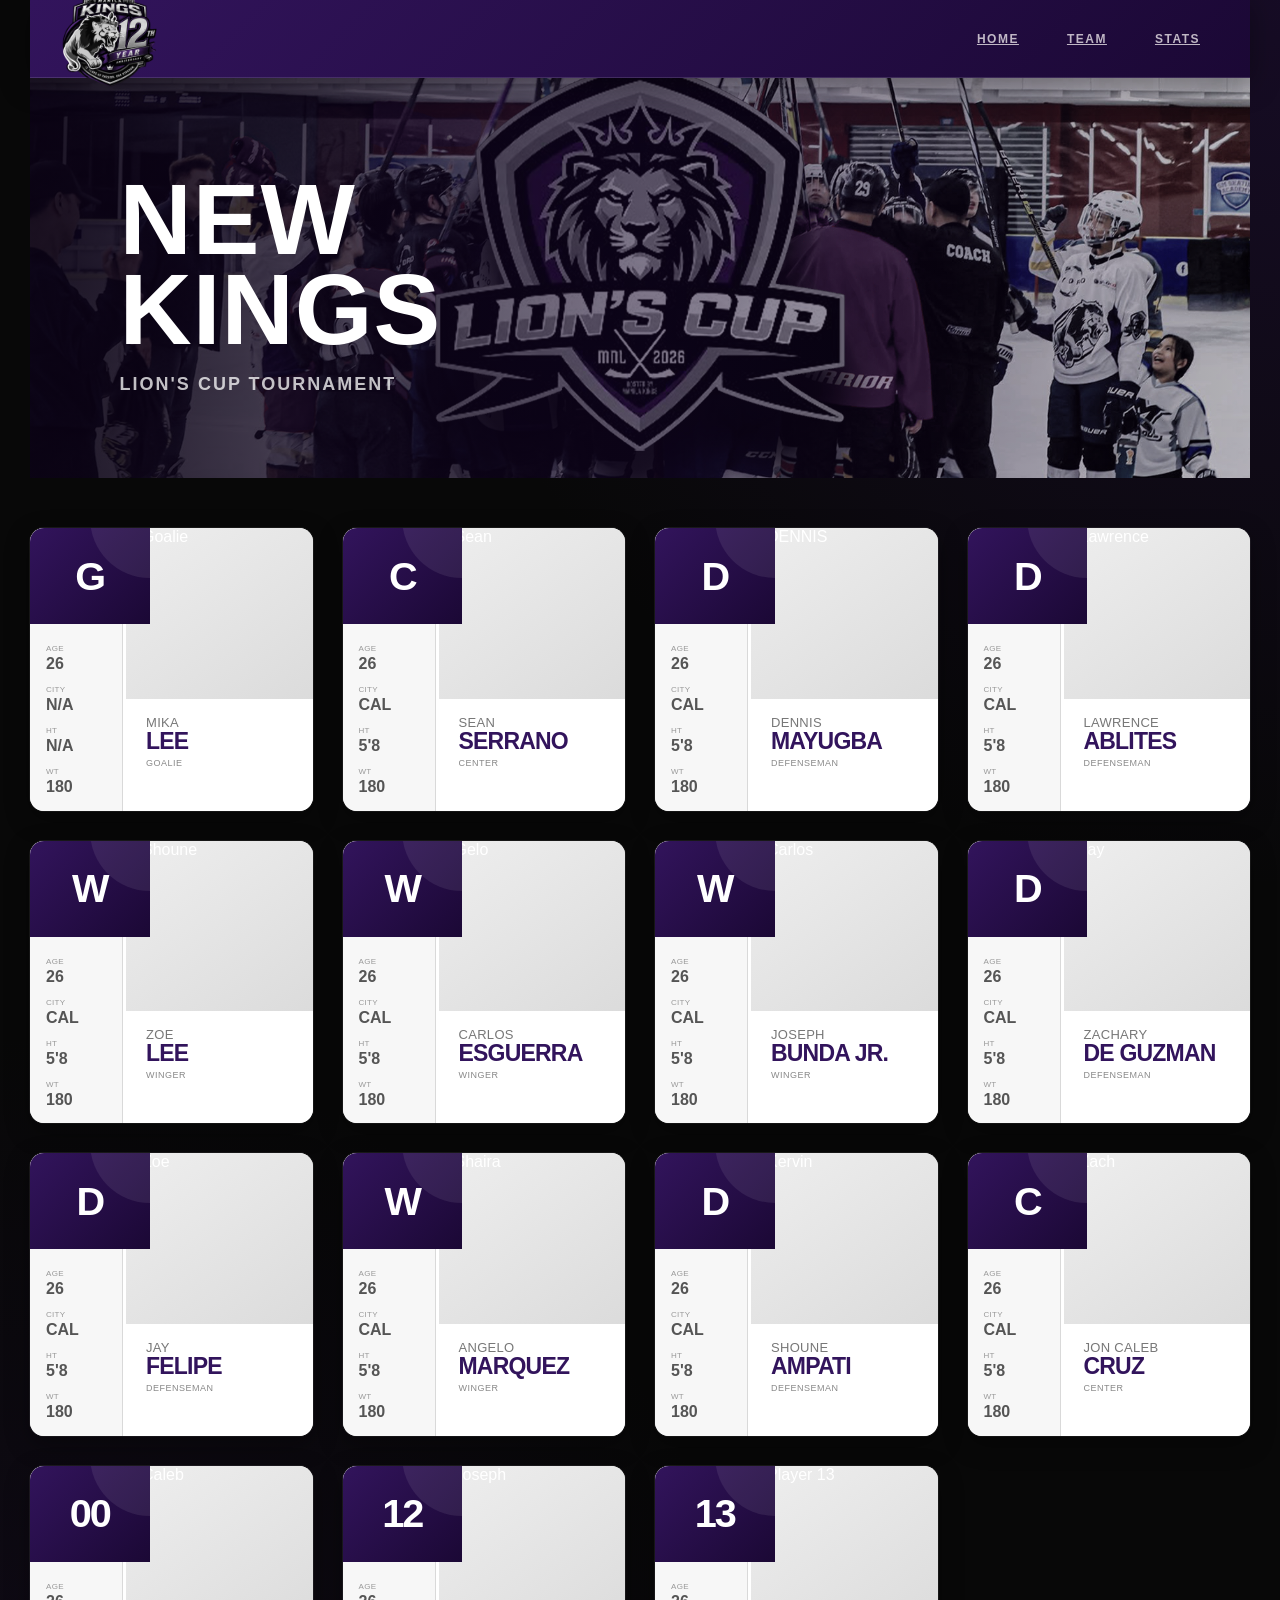
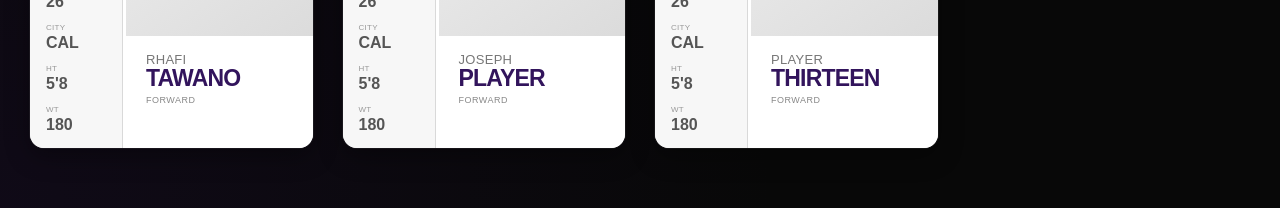
==== new-kings.html @ 64eda52d "Add files via upload" ====
<!DOCTYPE html>
<html lang="en">

<head>

    <meta charset="UTF-8">

    <meta
        name="viewport"
        content="width=device-width, initial-scale=1.0"
    >

    <title>New Kings - Players</title>

 <!-- =========================================
         HEADER
         ========================================= -->

  


    <style>




@media (max-width:850px) { .site-header{height:70px;} .header-container{padding:0 20px;} .header-logo{width:85px;height:65px;} .main-nav{gap:2px;} .main-nav a{padding:25px 12px;font-size:11px;letter-spacing:1px;} .main-nav a::after{left:12px;right:12px;} }
@media (max-width:600px) { .site-header{height:60px;} .header-container{width:100%;padding:0 12px;} .header-logo{width:65px;height:55px;} .main-nav{gap:0;} .main-nav a{padding:22px 7px;font-size:9px;letter-spacing:.5px;} .main-nav a::after{left:7px;right:7px;height:2px;} }
@media (max-width:380px) { .site-header{height:56px;} .header-container{padding:0 8px;} .header-logo{width:55px;height:48px;} .main-nav a{padding:20px 5px;font-size:8px;letter-spacing:.3px;} .main-nav a::after{left:5px;right:5px;} }

















.site-header {

    height: 78px;

    background:
        linear-gradient(
            135deg,
            #32145C,
            #1B0835
        );

    border-bottom:
        1px solid
        rgba(255,255,255,.12);

    position: sticky;

    top: 0;

    z-index: 1000;

    box-shadow:
        0 5px 30px
        rgba(0,0,0,.35);
}


.header-container {

    max-width: 1250px;

    height: 100%;

    margin: auto;

    padding:
        0 30px;

    display: flex;

    align-items: center;

    justify-content: space-between;
}


.logo-link {

    display: flex;

    align-items: center;

    height: 100%;
}


.header-logo {
    width: 100px;
    height: 100px;
    object-fit: contain;
}

.header-logo:hover {

    transform:
        scale(1.08);
}


/* =========================================
   NAVIGATION
   ========================================= */

.main-nav {

    display: flex;

    align-items: center;

    gap: 8px;
}


.main-nav a {

    position: relative;

    padding:
        29px 20px;

    color:
        rgba(255, 251, 251, 0.72);

    font-size: 12px;

    font-weight: 700;

    letter-spacing: 1.5px;

    transition:
        color .25s ease;
}


.main-nav a:hover,
.main-nav a.active {

    color: white;
}
@media (max-width:850px) { .site-header{height:70px;} .header-container{padding:0 20px;} .header-logo{width:85px;height:65px;} .main-nav{gap:2px;} .main-nav a{padding:25px 12px;font-size:11px;letter-spacing:1px;} .main-nav a::after{left:12px;right:12px;} }
@media (max-width:600px) { .site-header{height:60px;} .header-container{width:100%;padding:0 12px;} .header-logo{width:65px;height:55px;} .main-nav{gap:0;} .main-nav a{padding:22px 7px;font-size:9px;letter-spacing:.5px;} .main-nav a::after{left:7px;right:7px;height:2px;} }
@media (max-width:380px) { .site-header{height:56px;} .header-container{padding:0 8px;} .header-logo{width:55px;height:48px;} .main-nav a{padding:20px 5px;font-size:8px;letter-spacing:.3px;} .main-nav a::after{left:5px;right:5px;} }






.main-nav a::after {

    content: "";

    position: absolute;

    left: 20px;

    right: 20px;

    bottom: 0;

    height: 3px;

    background: white;

    transform:
        scaleX(0);

    transition:
        transform .25s ease;
}


.main-nav a:hover::after,
.main-nav a.active::after {

    transform:
        scaleX(1);
}


/* =========================================
   HERO
   ========================================= */



.hero {

    height: 400px;

    position: relative;

    overflow: hidden;
}


.hero-slideshow {

    position: absolute;

    inset: 0;
}


.slide {

    position: absolute;

    inset: 0;

    background-size: cover;

    background-position: center;

    opacity: 0;

    transform: scale(1.05);

    transition:
        opacity 1s ease,
        transform 6s ease;
}


.slide.active {

    opacity: 1;

    transform: scale(1);
}


.hero-overlay {

    position: absolute;

    inset: 0;

    background:

        linear-gradient(
            90deg,
            rgba(10,2,20,.92),
            rgba(20,5,40,.55),
            rgba(10,2,20,.25)
        );
}


.hero-content {

    position: absolute;

    left: max(
        7vw,
        calc((100% - 1200px) / 2)
    );

    top: 50%;

    transform:
        translateY(-50%);

    max-width: 650px;

    z-index: 5;
}


.hero-small {

    color:
        #BFA7D8;

    font-size: 13px;

    font-weight: 700;

    letter-spacing: 4px;

    margin-bottom: 12px;
}


.hero h1 {

    font-size:
        clamp(50px, 8vw, 100px);

    line-height: .9;

    font-weight: 900;

    letter-spacing: 1px;

    text-transform: uppercase;
}
@media (max-width: 600px) {

    .hero {
        min-height: 0;
        height: 280px;
 
        padding: 25px 20px;

        display: flex;
        align-items: center;
        justify-content: flex-start;

        overflow: hidden;
    }

    .hero-content {
        width: 100%;
        max-width: 100%;

        text-align: left;
    }

    .hero h1 {
        font-size: 28px;
        line-height: 1.1;
        margin-bottom: 8px;
         letter-spacing: 0px;
    }

    .hero p {
        font-size: 11px;
        line-height: 1.4;
    }

}

.hero-content p {

    margin-top: 20px;

    color:
        rgba(255,255,255,.75);

    font-size: 18px;

    letter-spacing: 2px;

    font-weight: 600;
}








        /* =========================================
           KINGS COLOR THEME
           ========================================= */

        :root {

            --kings-purple: #32145C;
            --kings-purple-dark: #1B0835;
            --kings-purple-light: #4B2380;

            --black: #080808;
            --dark-gray: #242424;

            --gray: #777777;
            --silver: #BDBDBD;

            --white: #FFFFFF;
            --off-white: #F7F7F7;
        }


        /* =========================================
           RESET
           ========================================= */

        * {
            box-sizing: border-box;
            margin: 0;
            padding: 0;
        }


        /* =========================================
           PAGE
           ========================================= */
body {
    min-height: 100vh;
    padding: 0 30px 60px 30px;  /* Removed top padding, kept sides and bottom */
    font-family: Arial, Helvetica, sans-serif;
    background: 
        radial-gradient(circle at top right, rgba(50, 20, 92, 0.35), transparent 40%),
        radial-gradient(circle at bottom left, rgba(50, 20, 92, 0.18), transparent 35%),
        #080808;
    color: white;
}

        /* =========================================
           PAGE HEADER
           ========================================= */

        .page-header {

            max-width: 1500px;

            margin: 0 auto 50px;

            text-align: center;
        }


        .page-header span {

            color: #BFA7D8;

            font-size: 11px;

            font-weight: 800;

            letter-spacing: 4px;

            text-transform: uppercase;
        }


        .page-header h1 {

            margin-top: 8px;

            color: white;

            font-size: clamp(40px, 5vw, 70px);

            font-weight: 900;

            letter-spacing: -3px;

            text-transform: uppercase;
        }


        .page-header p {

            margin-top: 10px;

            color: #888;

            font-size: 13px;

            letter-spacing: 1px;
        }


        /* =========================================
           PLAYER GRID
           ========================================= */

        .players-grid {

            width: 100%;

            max-width: 1500px;

            margin: 0 auto;

            display: grid;

            grid-template-columns:
                repeat(3, 1fr);

            gap: 30px;

            justify-items: center;

            align-items: start;
        }


        

        /* =========================================
           PLAYER CARD
           ========================================= */

        .player-card {

            width: 100%;

            max-width: 365px;

            height: 352px;

            position: relative;

            background: var(--white);

            border-radius: 14px;

            overflow: hidden;

            cursor: pointer;

            box-shadow:

                0 8px 25px
                rgba(0, 0, 0, 0.35),

                0 0 0 1px
                rgba(255, 255, 255, 0.08);

            transition:

                transform 0.35s ease,

                box-shadow 0.35s ease;
        }


        .player-card:hover {

            transform: translateY(-8px);

            box-shadow:

                0 20px 45px
                rgba(0, 0, 0, 0.50),

                0 0 30px
                rgba(50, 20, 92, 0.45);
        }


        /* =========================================
           LEFT SIDE
           ========================================= */

        .player-side {

            position: absolute;

            left: 0;
            top: 0;

            width: 93px;
            height: 100%;

            background: var(--off-white);

            border-right: 1px solid #D9D9D9;

            z-index: 5;
        }


        /* =========================================
           JERSEY NUMBER
           ========================================= */

        .jersey-number {

            width: 130%;
            height: 96px;

            display: flex;

            justify-content: center;
            align-items: center;

            position: relative;

            overflow: hidden;

            background:

                linear-gradient(
                    135deg,
                    var(--kings-purple),
                    var(--kings-purple-dark)
                );

            color: var(--white);

            font-size: 46px;

            font-weight: 800;

            letter-spacing: -2px;
        }


        .jersey-number::after {

            content: "";

            position: absolute;

            width: 120px;
            height: 120px;

            border-radius: 50%;

            top: -70px;
            right: -60px;

            background:
                rgba(255, 255, 255, 0.08);
        }


        /* =========================================
           PLAYER DETAILS
           ========================================= */

        .details {

            padding: 26px 20px;
        }


        .detail {

            margin-bottom: 17px;
        }


        .detail:last-child {

            margin-bottom: 0;
        }


        .detail-label {

            display: block;

            color: #999999;

            font-size: 10px;

            font-weight: 500;

            letter-spacing: 0.4px;

            margin-bottom: 2px;
        }


        .detail-value {

            display: block;

            color: #555555;

            font-size: 15px;

            line-height: 20px;

            font-weight: 600;
        }


        /* =========================================
           PLAYER IMAGE
           ========================================= */

        .player-image {

            position: absolute;

            left: 96px;
            top: 0;

            width: calc(100% - 96px);

            height: 240px;

            overflow: hidden;

            background:

                linear-gradient(
                    145deg,
                    #eeeeee,
                    #d7d7d7
                );

            z-index: 1;
        }


        .player-image img {

            width: 100%;
            height: 100%;

            display: block;

            object-fit: cover;

            object-position: center top;

            transition:

                transform 0.6s
                cubic-bezier(.2,.8,.2,1),

                filter 0.5s ease;
        }


        /* =========================================
           IMAGE HOVER
           ========================================= */

        .player-card:hover .player-image img {

            transform: scale(1.06);

            filter: brightness(0.82);
        }


        /* =========================================
           IMAGE OVERLAY
           ========================================= */

        .player-image::after {

            content: "";

            position: absolute;

            inset: 0;

            pointer-events: none;

            background:

                linear-gradient(
                    to bottom,
                    transparent 45%,
                    rgba(27, 8, 53, 0.50)
                );

            opacity: 0;

            transition:
                opacity 0.4s ease;
        }


        .player-card:hover .player-image::after {

            opacity: 1;
        }


        /* =========================================
           VIEW STATS BADGE
           ========================================= */

        .hover-text {

            position: absolute;

            top: 14px;
            right: 14px;

            z-index: 10;

            padding: 7px 12px;

            border-radius: 20px;

            background: var(--kings-purple);

            color: white;

            font-size: 9px;

            font-weight: 700;

            letter-spacing: 1px;

            opacity: 0;

            transform: translateY(-8px);

            transition:

                opacity 0.3s ease,

                transform 0.3s ease;
        }


        .player-card:hover .hover-text {

            opacity: 1;

            transform: translateY(0);
        }


        /* =========================================
           NORMAL PLAYER INFORMATION
           ========================================= */

        .player-info {

            position: absolute;

            left: 96px;
            bottom: 0;

            width: calc(100% - 96px);

            height: 112px;

            padding: 19px 25px;

            background: var(--white);

            z-index: 3;

            transition:

                transform 0.45s
                cubic-bezier(.2,.8,.2,1),

                opacity 0.35s ease;
        }


        .first-name {

            color: #777777;

            font-size: 200px;

            line-height: 18px;

            font-weight: 400;

            letter-spacing: 0.3px;
        }


        .last-name {

            color: var(--kings-purple);

            font-size: 28px;

            line-height: 27px;

            font-weight: 900;

            letter-spacing: -0.8px;

            text-transform: uppercase;
        }


        .position {

            margin-top: 7px;

            color: #888888;

            font-size: 11px;

            font-weight: 500;

            letter-spacing: 0.5px;

            text-transform: uppercase;
        }


        /* =========================================
           STATS PANEL
           ========================================= */

        .stats-panel {

            position: absolute;

            left: 96px;
            bottom: 0;

            width: calc(100% - 96px);

            height: 112px;

            padding: 14px 15px;

            display: grid;

            grid-template-columns:
                repeat(5, 1fr);

            grid-template-rows:
                repeat(2, 1fr);

            gap: 0;

            background:

                linear-gradient(
                    135deg,
                    var(--kings-purple),
                    var(--kings-purple-dark)
                );

            color: white;

            z-index: 4;

            transform: translateY(100%);

            transition:

                transform 0.45s
                cubic-bezier(.2,.8,.2,1);
        }


        /* =========================================
           INDIVIDUAL STAT
           ========================================= */

        .stat {

            display: flex;

            flex-direction: column;

            align-items: center;

            justify-content: center;

            position: relative;

            border-right:
                1px solid
                rgba(255,255,255,0.18);

            opacity: 0;

            transform: translateY(10px);

            transition:

                opacity 0.3s ease,

                transform 0.3s ease;
        }


        .stat:nth-child(5),
        .stat:nth-child(10) {

            border-right: none;
        }


        .stat:nth-child(-n+5) {

            border-bottom:
                1px solid
                rgba(255,255,255,0.18);
        }


        /* =========================================
           STAT LABEL
           ========================================= */

        .stat-label {

            margin-bottom: 2px;

            color:
                rgba(255,255,255,0.62);

            font-size: 8px;

            font-weight: 700;

            letter-spacing: 1px;

            text-transform: uppercase;
        }


        /* =========================================
           STAT VALUE
           ========================================= */

        .stat-value {

            color: white;

            font-size: 17px;

            line-height: 18px;

            font-weight: 800;
        }


        /* =========================================
           SEASON STATS LABEL
           ========================================= */

        .stats-panel::before {

            content: "SEASON STATS";

            position: absolute;

            top: -23px;
            left: 0;

            padding: 5px 12px;

            background: var(--kings-purple);

            color: white;

            border-radius:
                5px 5px 0 0;

            font-size: 8px;

            font-weight: 700;

            letter-spacing: 1px;

            opacity: 0;

            transform: translateY(10px);

            transition:

                opacity 0.3s ease,

                transform 0.3s ease;
        }


        .player-card:hover .stats-panel::before {

            opacity: 1;

            transform: translateY(0);
        }


        /* =========================================
           SHOW STATS ON HOVER
           ========================================= */

        .player-card:hover .stats-panel {

            transform: translateY(0);
        }


        /* =========================================
           HIDE PLAYER INFO
           ========================================= */

        .player-card:hover .player-info {

            transform: translateY(100%);

            opacity: 0;
        }


        /* =========================================
           STAGGERED STAT ANIMATION
           ========================================= */

        .player-card:hover .stat {

            opacity: 1;

            transform: translateY(0);
        }


        .player-card:hover .stat:nth-child(1) {
            transition-delay: 0.08s;
        }

        .player-card:hover .stat:nth-child(2) {
            transition-delay: 0.11s;
        }

        .player-card:hover .stat:nth-child(3) {
            transition-delay: 0.14s;
        }

        .player-card:hover .stat:nth-child(4) {
            transition-delay: 0.17s;
        }

        .player-card:hover .stat:nth-child(5) {
            transition-delay: 0.20s;
        }

        .player-card:hover .stat:nth-child(6) {
            transition-delay: 0.23s;
        }

        .player-card:hover .stat:nth-child(7) {
            transition-delay: 0.26s;
        }

        .player-card:hover .stat:nth-child(8) {
            transition-delay: 0.29s;
        }

        .player-card:hover .stat:nth-child(9) {
            transition-delay: 0.32s;
        }

        .player-card:hover .stat:nth-child(10) {
            transition-delay: 0.35s;
        }


        /* =========================================
           PURPLE CARD ACCENT
           ========================================= */

        .player-card::before {

            content: "";

            position: absolute;

            left: 0;
            bottom: 0;

            width: 5px;

            height: 0;

            background:

                linear-gradient(
                    to bottom,
                    var(--kings-purple-light),
                    var(--kings-purple)
                );

            z-index: 20;

            transition:
                height 0.4s ease;
        }


        .player-card:hover::before {

            height: 100%;
        }


        /* =========================================
           MOBILE
           3 PLAYERS PER ROW
           ========================================= */


        /* =========================================
           901px AND UP — COMPACT DESKTOP TEXT
           Keeps the same card design but prevents
           text from becoming oversized on desktop.
           ========================================= */
        @media (min-width: 901px) {
            .jersey-number {
                font-size: clamp(34px, 3.1vw, 42px);
            }

            .details {
                padding: 20px 16px;
            }

            .detail {
                margin-bottom: 13px;
            }

            .detail-label {
                font-size: 8px;
                letter-spacing: 0.3px;
            }

            .detail-value {
                font-size: 16px;
                line-height: 17px;
            }

            .hover-text {
                top: 11px;
                right: 11px;
                padding: 6px 10px;
                font-size: 8px;
            }

            .player-info {
                padding: 16px 20px;
            }

            .first-name {
                font-size: 13px;
                line-height: 15px;
            }

            .last-name {
                font-size: 23px;
                line-height: 23px;
            }

            .position {
                margin-top: 5px;
                font-size: 9px;
            }

            .stats-panel {
                padding: 11px 12px;
            }

            .stat-label {
                font-size: 7px;
                letter-spacing: 0.7px;
            }

            .stat-value {
                font-size: 14px;
                line-height: 15px;
            }

            .stats-panel::before {
                top: -20px;
                padding: 4px 9px;
                font-size: 7px;
            }
        }

        @media (max-width: 900px) {

            body {

                padding:
                    40px 15px;
            }


            .players-grid {

                grid-template-columns:
                    repeat(3, 1fr);

                gap: 18px;
            }


            .player-card {

                max-width: none;

                width: 100%;

                height: auto;

                aspect-ratio:
                    365 / 352;
            }


            .player-side {

                width: 29.3%;
            }


            .player-image {

                left: 26.3%;

                width: 73.7%;

                height: 68.2%;
            }


            .player-info {

                left: 26.3%;

                width: 73.7%;

                height: 31.8%;

                padding:
                    5.5% 6.5%;
            }


            .stats-panel {

                left: 26.3%;

                width: 73.7%;

                height: 35.8%;

                padding:
                    4% 4%;
            }


            .jersey-number {

                height: 27.3%;

                font-size:
                    clamp(20px, 5vw, 46px);
            }


            .details {

                padding:
                    12% 12%;
            }


            .detail {

                margin-bottom:
                    12%;
            }


            .detail-label {

                font-size:
                    clamp(5px, 1.1vw, 10px);
            }


            .detail-value {

                font-size:
                    clamp(9px, 2.2vw, 20px);

                line-height:
                    1.1;
            }


            .first-name {

                font-size:
                    clamp(7px, 1.7vw, 16px);

                line-height:
                    1.1;
            }


            .last-name {

                font-size:
                    clamp(10px, 2.8vw, 28px);

                line-height:
                    0.95;
            }


            .position {

                margin-top:
                    4%;

                font-size:
                    clamp(5px, 1.1vw, 11px);
            }


            .hover-text {

                top: 6%;

                right: 5%;

                padding:
                    4px 7px;

                font-size:
                    clamp(5px, 1vw, 9px);
            }


            .stat-label {

                font-size:
                    clamp(4px, 0.9vw, 8px);

                letter-spacing:
                    0.5px;
            }


            .stat-value {

                font-size:
                    clamp(8px, 1.8vw, 17px);

                line-height:
                    1.1;
            }


            .stats-panel::before {

                top:
                    -17px;

                padding:
                    4px 7px;

                font-size:
                    5px;
            }
        }


        /* =========================================
           SMALL MOBILE
           ========================================= */

        @media (max-width: 600px) {

            body {

                padding:
                    30px 8px;
            }


            .page-header {

                margin-bottom: 30px;
            }


            .page-header span {

                font-size: 8px;

                letter-spacing: 3px;
            }


            .page-header h1 {

                font-size: 34px;

                letter-spacing: -2px;
            }


            .page-header p {

                font-size: 9px;
            }


            .players-grid {

                grid-template-columns:
                    repeat(3, minmax(0, 1fr));

                gap:
                    12px 7px;

                width: 100%;
            }


            .goalie {

                margin-bottom:
                    5px;
                    
            }


            .player-card {

                border-radius:
                    8px;

                box-shadow:
                    0 5px 15px
                    rgba(0,0,0,.35);
            }


            .player-card:hover {

                transform:
                    translateY(-3px);
            }


            /* Disable hover behavior on touch devices.
               JavaScript handles tap instead. */

            .player-card:hover {

                box-shadow:
                    0 5px 15px
                    rgba(0,0,0,.35);
            }


            .player-card:hover .player-image img {

                transform: none;

                filter: none;
            }


            .player-card:hover .player-image::after {

                opacity: 0;
            }


            .player-card:hover .hover-text {

                opacity: 0;

                transform:
                    translateY(-8px);
            }


            .player-card:hover .stats-panel {

                transform:
                    translateY(100%);
            }


            .player-card:hover .player-info {

                transform:
                    translateY(0);

                opacity: 1;
            }


            .player-card:hover .stat {

                opacity: 0;

                transform:
                    translateY(10px);
            }


            .player-card:hover::before {

                height: 0;
            }


            /* =====================================
               ACTIVE CARD — MOBILE TAP
               ===================================== */

            .player-card.active {

                transform:
                    translateY(-4px);

                box-shadow:

                    0 15px 30px
                    rgba(0,0,0,.5),

                    0 0 20px
                    rgba(50,20,92,.45);
            }


            .player-card.active .player-image img {

                transform:
                    scale(1.06);

                filter:
                    brightness(.82);
            }


            .player-card.active .player-image::after {

                opacity: 1;
            }


            .player-card.active .hover-text {

                opacity: 1;

                transform:
                    translateY(0);
            }


            .player-card.active .stats-panel {

                transform:
                    translateY(0);
            }


            .player-card.active .player-info {

                transform:
                    translateY(100%);

                opacity: 0;
            }


            .player-card.active .stat {

                opacity: 1;

                transform:
                    translateY(0);
            }


            .player-card.active::before {

                height: 100%;
            }


            .player-card.active
            .stats-panel::before {

                opacity: 1;

                transform:
                    translateY(0);
            }


            /* =====================================
               MOBILE CARD TEXT
               ===================================== */

            .jersey-number {

                font-size:
                    clamp(18px, 5vw, 30px);
            }


            .details {

                padding:
                    16% 12%;
            }


            .detail {

                margin-bottom:
                    17%;
            }


            .detail-label {

                font-size:
                    clamp(4px, 1.5vw, 7px);
            }


            .detail-value {

                font-size:
                    clamp(8px, 2.8vw, 14px);
            }


            .player-info {

                padding:
                    6% 7%;
            }


            .first-name {

                font-size:
                    clamp(5px, 2vw, 10px);
            }


            .last-name {

                font-size:
                    clamp(7px, 3vw, 15px);
            }


            .position {

                font-size:
                    clamp(4px, 1.4vw, 7px);

                margin-top:
                    4%;
            }


            .hover-text {

                font-size:
                    clamp(4px, 1.3vw, 6px);

                padding:
                    3px 5px;
            }


            .stats-panel {

                padding:
                    4% 3%;
            }


            .stat-label {

                font-size:
                    clamp(3px, 1vw, 5px);
            }


            .stat-value {

                font-size:
                    clamp(6px, 2vw, 10px);
            }


            .stats-panel::before {

                top:
                    -12px;

                padding:
                    3px 5px;

                font-size:
                    4px;
            }
        }


        /* =========================================
           VERY SMALL PHONES
           ========================================= */

        @media (max-width: 380px) {

            body {

                padding-left:
                    5px;

                padding-right:
                    5px;
            }


            .players-grid {

                gap:
                    10px 5px;
            }
        }


        /* =========================================
           REDUCED MOTION
           ========================================= */

        @media (prefers-reduced-motion: reduce) {

            .player-card,
            .player-card *,
            .player-card::before {

                transition: none !important;
            }
        }

    </style>

</head>


<body>


    <!-- =========================================
         PAGE HEADER
         ========================================= -->


         <header class="site-header">

        <div class="header-container">

            <a href="index.html" class="logo-link">

                <img
                    src="KINGSLOGO.png"
                    alt="Manila Kings"
                    class="header-logo"
                >

            </a>


            <nav class="main-nav">

                <a href="index.html">
                    HOME
                </a>

                <a href="team.html">
                    TEAM
                </a>

                <a href="#">
                    STATS
                </a>

            </nav>

        </div>

    </header>

        <section class="hero">

  <div class="hero-slideshow">

                <div
                    class="slide active"
                    style="background-image: url('pbmtsmpl.jpg');">
                </div>

                <div
                    class="slide"
                    style="background-image: url('images/pubmat2.jpg');">
                </div>

                <div
                    class="slide"
                    style="background-image: url('pubmat3.jpg');">
                </div>

            </div>
    


            <!-- DARK OVERLAY -->

            <div class="hero-overlay"></div>


            <!-- HERO CONTENT -->

            <div class="hero-content">

                <div class="hero-small">
                    
                </div>

                <h1>
                    NEW<br> KINGS
                </h1>

                <p>
                    LION'S CUP TOURNAMENT
                </p>


            </div>


            <!-- SLIDESHOW DOTS -->

     

        </section>


    <!-- =========================================
         PLAYER GRID
         ========================================= -->

    <main class="players-grid">


        <!-- =====================================
             GOALIE
             ===================================== -->

        <div class="player-card goalie">


            <div class="player-side">

                <div class="jersey-number">
                    G
                </div>


                <div class="details">

                    <div class="detail">

                        <span class="detail-label">
                            AGE
                        </span>

                        <span class="detail-value">
                            26
                        </span>

                    </div>


                    <div class="detail">

                        <span class="detail-label">
                            CITY
                        </span>

                        <span class="detail-value">
                            N/A
                        </span>

                    </div>


                    <div class="detail">

                        <span class="detail-label">
                            HT
                        </span>

                        <span class="detail-value">
                            N/A
                        </span>

                    </div>


                    <div class="detail">

                        <span class="detail-label">
                            WT
                        </span>

                        <span class="detail-value">
                            180
                        </span>

                    </div>

                </div>

            </div>


            <div class="player-image">

                <img
                    src="mikalee.jpg"
                    alt="Goalie"
                >

                <div class="hover-text">
                    VIEW STATS
                </div>

            </div>


            <div class="player-info">

                <div class="first-name">
                    MIKA
                </div>

                <div class="last-name">
                    LEE
                </div>

                <div class="position">
                    GOALIE
                </div>

            </div>


            <div class="stats-panel">

                <div class="stat">
                    <div class="stat-label">GP</div>
                    <div class="stat-value">24</div>
                </div>

                <div class="stat">
                    <div class="stat-label">G</div>
                    <div class="stat-value">0</div>
                </div>

                <div class="stat">
                    <div class="stat-label">A</div>
                    <div class="stat-value">2</div>
                </div>

                <div class="stat">
                    <div class="stat-label">PTS</div>
                    <div class="stat-value">2</div>
                </div>

                <div class="stat">
                    <div class="stat-label">PM</div>
                    <div class="stat-value">+5</div>
                </div>

                <div class="stat">
                    <div class="stat-label">PPG</div>
                    <div class="stat-value">0</div>
                </div>

                <div class="stat">
                    <div class="stat-label">SHG</div>
                    <div class="stat-value">0</div>
                </div>

                <div class="stat">
                    <div class="stat-label">EG</div>
                    <div class="stat-value">0</div>
                </div>

                <div class="stat">
                    <div class="stat-label">GWG</div>
                    <div class="stat-value">0</div>
                </div>

                <div class="stat">
                    <div class="stat-label">P/G</div>
                    <div class="stat-value">0.08</div>
                </div>

            </div>

        </div>
        <!-- =====================================
             PLAYER 1 — 
             ===================================== -->
<div class="player-card">

            <div class="player-side">

                <div class="jersey-number">
                    C
                </div>

                <div class="details">

                    <div class="detail">
                        <span class="detail-label">AGE</span>
                        <span class="detail-value">26</span>
                    </div>

                    <div class="detail">
                        <span class="detail-label">CITY</span>
                        <span class="detail-value">CAL</span>
                    </div>

                    <div class="detail">
                        <span class="detail-label">HT</span>
                        <span class="detail-value">5'8</span>
                    </div>

                    <div class="detail">
                        <span class="detail-label">WT</span>
                        <span class="detail-value">180</span>
                    </div>

                </div>

            </div>


            <div class="player-image">

                <img
                    src="seanserrano.jpg"
                    alt="Sean"
                >

                <div class="hover-text">
                    VIEW STATS
                </div>

            </div>


            <div class="player-info">

                <div class="first-name">
                    SEAN
                </div>

                <div class="last-name">
                    SERRANO
                </div>

                <div class="position">
                    CENTER
                </div>

            </div>


            <div class="stats-panel">

                <div class="stat"><div class="stat-label">GP</div><div class="stat-value">24</div></div>
                <div class="stat"><div class="stat-label">G</div><div class="stat-value">18</div></div>
                <div class="stat"><div class="stat-label">A</div><div class="stat-value">27</div></div>
                <div class="stat"><div class="stat-label">PTS</div><div class="stat-value">45</div></div>
                <div class="stat"><div class="stat-label">PM</div><div class="stat-value">+12</div></div>
                <div class="stat"><div class="stat-label">PPG</div><div class="stat-value">5</div></div>
                <div class="stat"><div class="stat-label">SHG</div><div class="stat-value">2</div></div>
                <div class="stat"><div class="stat-label">EG</div><div class="stat-value">13</div></div>
                <div class="stat"><div class="stat-label">GWG</div><div class="stat-value">3</div></div>
                <div class="stat"><div class="stat-label">P/G</div><div class="stat-value">1.88</div></div>

            </div>

        </div>


        <!-- =====================================
             PLAYER 1 
             ===================================== -->

        <div class="player-card">

            <div class="player-side">

                <div class="jersey-number">
                    D
                </div>

                <div class="details">

                    <div class="detail">
                        <span class="detail-label">AGE</span>
                        <span class="detail-value">26</span>
                    </div>

                    <div class="detail">
                        <span class="detail-label">CITY</span>
                        <span class="detail-value">CAL</span>
                    </div>

                    <div class="detail">
                        <span class="detail-label">HT</span>
                        <span class="detail-value">5'8</span>
                    </div>

                    <div class="detail">
                        <span class="detail-label">WT</span>
                        <span class="detail-value">180</span>
                    </div>

                </div>

            </div>


            <div class="player-image">

                <img
                    src="dennismayugba.jpg"
                    alt="DENNIS"
                >

                <div class="hover-text">
                    VIEW STATS
                </div>

            </div>


            <div class="player-info">

                <div class="first-name">
                    DENNIS
                </div>

                <div class="last-name">
                    MAYUGBA
                </div>

                <div class="position">
                    DEFENSEMAN
                </div>

            </div>


            <div class="stats-panel">

                <div class="stat"><div class="stat-label">GP</div><div class="stat-value">24</div></div>
                <div class="stat"><div class="stat-label">G</div><div class="stat-value">18</div></div>
                <div class="stat"><div class="stat-label">A</div><div class="stat-value">27</div></div>
                <div class="stat"><div class="stat-label">PTS</div><div class="stat-value">45</div></div>
                <div class="stat"><div class="stat-label">PM</div><div class="stat-value">+12</div></div>
                <div class="stat"><div class="stat-label">PPG</div><div class="stat-value">5</div></div>
                <div class="stat"><div class="stat-label">SHG</div><div class="stat-value">2</div></div>
                <div class="stat"><div class="stat-label">EG</div><div class="stat-value">13</div></div>
                <div class="stat"><div class="stat-label">GWG</div><div class="stat-value">3</div></div>
                <div class="stat"><div class="stat-label">P/G</div><div class="stat-value">1.88</div></div>

            </div>

        </div>



        <!-- =====================================
             PLAYER 2 — LAWRENCE
             ===================================== -->

        <div class="player-card">

            <div class="player-side">

                <div class="jersey-number">D</div>

                <div class="details">
                    <div class="detail">
                        <span class="detail-label">AGE</span>
                        <span class="detail-value">26</span>
                    </div>

                    <div class="detail">
                        <span class="detail-label">CITY</span>
                        <span class="detail-value">CAL</span>
                    </div>

                    <div class="detail">
                        <span class="detail-label">HT</span>
                        <span class="detail-value">5'8</span>
                    </div>

                    <div class="detail">
                        <span class="detail-label">WT</span>
                        <span class="detail-value">180</span>
                    </div>
                </div>

            </div>

            <div class="player-image">
                <img src="lawrenceablites.jpg" alt="Lawrence">
                <div class="hover-text">VIEW STATS</div>
            </div>

            <div class="player-info">
                <div class="first-name">LAWRENCE</div>
                <div class="last-name">ABLITES</div>
                <div class="position">DEFENSEMAN</div>
            </div>

            <div class="stats-panel">
                <div class="stat"><div class="stat-label">GP</div><div class="stat-value">24</div></div>
                <div class="stat"><div class="stat-label">G</div><div class="stat-value">18</div></div>
                <div class="stat"><div class="stat-label">A</div><div class="stat-value">27</div></div>
                <div class="stat"><div class="stat-label">PTS</div><div class="stat-value">45</div></div>
                <div class="stat"><div class="stat-label">PM</div><div class="stat-value">+12</div></div>
                <div class="stat"><div class="stat-label">PPG</div><div class="stat-value">5</div></div>
                <div class="stat"><div class="stat-label">SHG</div><div class="stat-value">2</div></div>
                <div class="stat"><div class="stat-label">EG</div><div class="stat-value">13</div></div>
                <div class="stat"><div class="stat-label">GWG</div><div class="stat-value">3</div></div>
                <div class="stat"><div class="stat-label">P/G</div><div class="stat-value">1.88</div></div>
            </div>

        </div>



        <!-- =====================================
             PLAYER 3 — SHOUNE
             ===================================== -->

        <div class="player-card">

            <div class="player-side">

                <div class="jersey-number">W</div>

                <div class="details">
                    <div class="detail"><span class="detail-label">AGE</span><span class="detail-value">26</span></div>
                    <div class="detail"><span class="detail-label">CITY</span><span class="detail-value">CAL</span></div>
                    <div class="detail"><span class="detail-label">HT</span><span class="detail-value">5'8</span></div>
                    <div class="detail"><span class="detail-label">WT</span><span class="detail-value">180</span></div>
                </div>

            </div>

            <div class="player-image">
                <img src="zoelee.jpg" alt="Shoune">
                <div class="hover-text">VIEW STATS</div>
            </div>

            <div class="player-info">
                <div class="first-name">ZOE</div>
                <div class="last-name">LEE</div>
                <div class="position">WINGER</div>
            </div>

            <div class="stats-panel">
                <div class="stat"><div class="stat-label">GP</div><div class="stat-value">24</div></div>
                <div class="stat"><div class="stat-label">G</div><div class="stat-value">18</div></div>
                <div class="stat"><div class="stat-label">A</div><div class="stat-value">27</div></div>
                <div class="stat"><div class="stat-label">PTS</div><div class="stat-value">45</div></div>
                <div class="stat"><div class="stat-label">PM</div><div class="stat-value">+12</div></div>
                <div class="stat"><div class="stat-label">PPG</div><div class="stat-value">5</div></div>
                <div class="stat"><div class="stat-label">SHG</div><div class="stat-value">2</div></div>
                <div class="stat"><div class="stat-label">EG</div><div class="stat-value">13</div></div>
                <div class="stat"><div class="stat-label">GWG</div><div class="stat-value">3</div></div>
                <div class="stat"><div class="stat-label">P/G</div><div class="stat-value">1.88</div></div>
            </div>

        </div>



        <!-- =====================================
             PLAYER 4 — GELO
             ===================================== -->

        <div class="player-card">

            <div class="player-side">

                <div class="jersey-number">W</div>

                <div class="details">
                    <div class="detail"><span class="detail-label">AGE</span><span class="detail-value">26</span></div>
                    <div class="detail"><span class="detail-label">CITY</span><span class="detail-value">CAL</span></div>
                    <div class="detail"><span class="detail-label">HT</span><span class="detail-value">5'8</span></div>
                    <div class="detail"><span class="detail-label">WT</span><span class="detail-value">180</span></div>
                </div>

            </div>

            <div class="player-image">
                <img src="carlosesguerra.jpg" alt="Gelo">
                <div class="hover-text">VIEW STATS</div>
            </div>

            <div class="player-info">
                <div class="first-name">CARLOS</div>
                <div class="last-name">ESGUERRA</div>
                <div class="position">WINGER</div>
            </div>

            <div class="stats-panel">
                <div class="stat"><div class="stat-label">GP</div><div class="stat-value">24</div></div>
                <div class="stat"><div class="stat-label">G</div><div class="stat-value">18</div></div>
                <div class="stat"><div class="stat-label">A</div><div class="stat-value">27</div></div>
                <div class="stat"><div class="stat-label">PTS</div><div class="stat-value">45</div></div>
                <div class="stat"><div class="stat-label">PM</div><div class="stat-value">+12</div></div>
                <div class="stat"><div class="stat-label">PPG</div><div class="stat-value">5</div></div>
                <div class="stat"><div class="stat-label">SHG</div><div class="stat-value">2</div></div>
                <div class="stat"><div class="stat-label">EG</div><div class="stat-value">13</div></div>
                <div class="stat"><div class="stat-label">GWG</div><div class="stat-value">3</div></div>
                <div class="stat"><div class="stat-label">P/G</div><div class="stat-value">1.88</div></div>
            </div>

        </div>



        <!-- =====================================
             PLAYER 5 — CARLOS
             ===================================== -->

        <div class="player-card">

            <div class="player-side">
                <div class="jersey-number">W</div>

                <div class="details">
                    <div class="detail"><span class="detail-label">AGE</span><span class="detail-value">26</span></div>
                    <div class="detail"><span class="detail-label">CITY</span><span class="detail-value">CAL</span></div>
                    <div class="detail"><span class="detail-label">HT</span><span class="detail-value">5'8</span></div>
                    <div class="detail"><span class="detail-label">WT</span><span class="detail-value">180</span></div>
                </div>
            </div>

            <div class="player-image">
                <img src="jpsephbundajr.jpg" alt="Carlos">
                <div class="hover-text">VIEW STATS</div>
            </div>

            <div class="player-info">
                <div class="first-name">JOSEPH</div>
                <div class="last-name">BUNDA JR.</div>
                <div class="position">WINGER</div>
            </div>

            <div class="stats-panel">
                <div class="stat"><div class="stat-label">GP</div><div class="stat-value">24</div></div>
                <div class="stat"><div class="stat-label">G</div><div class="stat-value">18</div></div>
                <div class="stat"><div class="stat-label">A</div><div class="stat-value">27</div></div>
                <div class="stat"><div class="stat-label">PTS</div><div class="stat-value">45</div></div>
                <div class="stat"><div class="stat-label">PM</div><div class="stat-value">+12</div></div>
                <div class="stat"><div class="stat-label">PPG</div><div class="stat-value">5</div></div>
                <div class="stat"><div class="stat-label">SHG</div><div class="stat-value">2</div></div>
                <div class="stat"><div class="stat-label">EG</div><div class="stat-value">13</div></div>
                <div class="stat"><div class="stat-label">GWG</div><div class="stat-value">3</div></div>
                <div class="stat"><div class="stat-label">P/G</div><div class="stat-value">1.88</div></div>
            </div>

        </div>



        <!-- =====================================
             PLAYER 6 — JAY
             ===================================== -->

        <div class="player-card">

            <div class="player-side">
                <div class="jersey-number">D</div>

                <div class="details">
                    <div class="detail"><span class="detail-label">AGE</span><span class="detail-value">26</span></div>
                    <div class="detail"><span class="detail-label">CITY</span><span class="detail-value">CAL</span></div>
                    <div class="detail"><span class="detail-label">HT</span><span class="detail-value">5'8</span></div>
                    <div class="detail"><span class="detail-label">WT</span><span class="detail-value">180</span></div>
                </div>
            </div>

            <div class="player-image">
                <img src="zachary.jpg" alt="Jay">
                <div class="hover-text">VIEW STATS</div>
            </div>

            <div class="player-info">
                <div class="first-name">ZACHARY</div>
                <div class="last-name">DE GUZMAN</div>
                <div class="position">DEFENSEMAN</div>
            </div>

            <div class="stats-panel">
                <div class="stat"><div class="stat-label">GP</div><div class="stat-value">24</div></div>
                <div class="stat"><div class="stat-label">G</div><div class="stat-value">18</div></div>
                <div class="stat"><div class="stat-label">A</div><div class="stat-value">27</div></div>
                <div class="stat"><div class="stat-label">PTS</div><div class="stat-value">45</div></div>
                <div class="stat"><div class="stat-label">PM</div><div class="stat-value">+12</div></div>
                <div class="stat"><div class="stat-label">PPG</div><div class="stat-value">5</div></div>
                <div class="stat"><div class="stat-label">SHG</div><div class="stat-value">2</div></div>
                <div class="stat"><div class="stat-label">EG</div><div class="stat-value">13</div></div>
                <div class="stat"><div class="stat-label">GWG</div><div class="stat-value">3</div></div>
                <div class="stat"><div class="stat-label">P/G</div><div class="stat-value">1.88</div></div>
            </div>

        </div>



        <!-- =====================================
             PLAYER 7 — ZOE
             ===================================== -->

        <div class="player-card">

            <div class="player-side">
                <div class="jersey-number">D</div>

                <div class="details">
                    <div class="detail"><span class="detail-label">AGE</span><span class="detail-value">26</span></div>
                    <div class="detail"><span class="detail-label">CITY</span><span class="detail-value">CAL</span></div>
                    <div class="detail"><span class="detail-label">HT</span><span class="detail-value">5'8</span></div>
                    <div class="detail"><span class="detail-label">WT</span><span class="detail-value">180</span></div>
                </div>
            </div>

            <div class="player-image">
                <img src="jayfelipe.jpg" alt="Zoe">
                <div class="hover-text">VIEW STATS</div>
            </div>

            <div class="player-info">
                <div class="first-name">JAY</div>
                <div class="last-name">FELIPE</div>
                <div class="position">DEFENSEMAN</div>
            </div>

            <div class="stats-panel">
                <div class="stat"><div class="stat-label">GP</div><div class="stat-value">24</div></div>
                <div class="stat"><div class="stat-label">G</div><div class="stat-value">18</div></div>
                <div class="stat"><div class="stat-label">A</div><div class="stat-value">27</div></div>
                <div class="stat"><div class="stat-label">PTS</div><div class="stat-value">45</div></div>
                <div class="stat"><div class="stat-label">PM</div><div class="stat-value">+12</div></div>
                <div class="stat"><div class="stat-label">PPG</div><div class="stat-value">5</div></div>
                <div class="stat"><div class="stat-label">SHG</div><div class="stat-value">2</div></div>
                <div class="stat"><div class="stat-label">EG</div><div class="stat-value">13</div></div>
                <div class="stat"><div class="stat-label">GWG</div><div class="stat-value">3</div></div>
                <div class="stat"><div class="stat-label">P/G</div><div class="stat-value">1.88</div></div>
            </div>

        </div>



        <!-- =====================================
             PLAYER 8 — SHAIRA
             ===================================== -->

        <div class="player-card">

            <div class="player-side">
                <div class="jersey-number">W</div>

                <div class="details">
                    <div class="detail"><span class="detail-label">AGE</span><span class="detail-value">26</span></div>
                    <div class="detail"><span class="detail-label">CITY</span><span class="detail-value">CAL</span></div>
                    <div class="detail"><span class="detail-label">HT</span><span class="detail-value">5'8</span></div>
                    <div class="detail"><span class="detail-label">WT</span><span class="detail-value">180</span></div>
                </div>
            </div>

            <div class="player-image">
                <img src="angelomarquez.jpg" alt="Shaira">
                <div class="hover-text">VIEW STATS</div>
            </div>

            <div class="player-info">
                <div class="first-name">ANGELO</div>
                <div class="last-name">MARQUEZ</div>
                <div class="position">WINGER</div>
            </div>

            <div class="stats-panel">
                <div class="stat"><div class="stat-label">GP</div><div class="stat-value">24</div></div>
                <div class="stat"><div class="stat-label">G</div><div class="stat-value">18</div></div>
                <div class="stat"><div class="stat-label">A</div><div class="stat-value">27</div></div>
                <div class="stat"><div class="stat-label">PTS</div><div class="stat-value">45</div></div>
                <div class="stat"><div class="stat-label">PM</div><div class="stat-value">+12</div></div>
                <div class="stat"><div class="stat-label">PPG</div><div class="stat-value">5</div></div>
                <div class="stat"><div class="stat-label">SHG</div><div class="stat-value">2</div></div>
                <div class="stat"><div class="stat-label">EG</div><div class="stat-value">13</div></div>
                <div class="stat"><div class="stat-label">GWG</div><div class="stat-value">3</div></div>
                <div class="stat"><div class="stat-label">P/G</div><div class="stat-value">1.88</div></div>
            </div>

        </div>



        <!-- =====================================
             PLAYER 9 — KERVIN
             ===================================== -->

        <div class="player-card">

            <div class="player-side">
                <div class="jersey-number">D</div>

                <div class="details">
                    <div class="detail"><span class="detail-label">AGE</span><span class="detail-value">26</span></div>
                    <div class="detail"><span class="detail-label">CITY</span><span class="detail-value">CAL</span></div>
                    <div class="detail"><span class="detail-label">HT</span><span class="detail-value">5'8</span></div>
                    <div class="detail"><span class="detail-label">WT</span><span class="detail-value">180</span></div>
                </div>
            </div>

            <div class="player-image">
                <img src="shoune.jpg" alt="Kervin">
                <div class="hover-text">VIEW STATS</div>
            </div>

            <div class="player-info">
                <div class="first-name">SHOUNE</div>
                <div class="last-name">AMPATI</div>
                <div class="position">DEFENSEMAN</div>
            </div>

            <div class="stats-panel">
                <div class="stat"><div class="stat-label">GP</div><div class="stat-value">24</div></div>
                <div class="stat"><div class="stat-label">G</div><div class="stat-value">18</div></div>
                <div class="stat"><div class="stat-label">A</div><div class="stat-value">27</div></div>
                <div class="stat"><div class="stat-label">PTS</div><div class="stat-value">45</div></div>
                <div class="stat"><div class="stat-label">PM</div><div class="stat-value">+12</div></div>
                <div class="stat"><div class="stat-label">PPG</div><div class="stat-value">5</div></div>
                <div class="stat"><div class="stat-label">SHG</div><div class="stat-value">2</div></div>
                <div class="stat"><div class="stat-label">EG</div><div class="stat-value">13</div></div>
                <div class="stat"><div class="stat-label">GWG</div><div class="stat-value">3</div></div>
                <div class="stat"><div class="stat-label">P/G</div><div class="stat-value">1.88</div></div>
            </div>

        </div>



        <!-- =====================================
             PLAYER 10 — ZACH
             ===================================== -->

        <div class="player-card">

            <div class="player-side">
                <div class="jersey-number">C</div>

                <div class="details">
                    <div class="detail"><span class="detail-label">AGE</span><span class="detail-value">26</span></div>
                    <div class="detail"><span class="detail-label">CITY</span><span class="detail-value">CAL</span></div>
                    <div class="detail"><span class="detail-label">HT</span><span class="detail-value">5'8</span></div>
                    <div class="detail"><span class="detail-label">WT</span><span class="detail-value">180</span></div>
                </div>
            </div>

            <div class="player-image">
                <img src="joncaleb.jpg" alt="Zach">
                <div class="hover-text">VIEW STATS</div>
            </div>

            <div class="player-info">
                <div class="first-name">JON CALEB</div>
                <div class="last-name">CRUZ</div>
                <div class="position">CENTER</div>
            </div>

            <div class="stats-panel">
                <div class="stat"><div class="stat-label">GP</div><div class="stat-value">24</div></div>
                <div class="stat"><div class="stat-label">G</div><div class="stat-value">18</div></div>
                <div class="stat"><div class="stat-label">A</div><div class="stat-value">27</div></div>
                <div class="stat"><div class="stat-label">PTS</div><div class="stat-value">45</div></div>
                <div class="stat"><div class="stat-label">PM</div><div class="stat-value">+12</div></div>
                <div class="stat"><div class="stat-label">PPG</div><div class="stat-value">5</div></div>
                <div class="stat"><div class="stat-label">SHG</div><div class="stat-value">2</div></div>
                <div class="stat"><div class="stat-label">EG</div><div class="stat-value">13</div></div>
                <div class="stat"><div class="stat-label">GWG</div><div class="stat-value">3</div></div>
                <div class="stat"><div class="stat-label">P/G</div><div class="stat-value">1.88</div></div>
            </div>

        </div>



        <!-- =====================================
             PLAYER 11 — CALEB
             ===================================== -->

        <div class="player-card">

            <div class="player-side">
                <div class="jersey-number">00</div>

                <div class="details">
                    <div class="detail"><span class="detail-label">AGE</span><span class="detail-value">26</span></div>
                    <div class="detail"><span class="detail-label">CITY</span><span class="detail-value">CAL</span></div>
                    <div class="detail"><span class="detail-label">HT</span><span class="detail-value">5'8</span></div>
                    <div class="detail"><span class="detail-label">WT</span><span class="detail-value">180</span></div>
                </div>
            </div>

            <div class="player-image">
                <img src="   .jpg" alt="Caleb">
                <div class="hover-text">VIEW STATS</div>
            </div>

            <div class="player-info">
                <div class="first-name">RHAFI</div>
                <div class="last-name">TAWANO</div>
                <div class="position">FORWARD</div>
            </div>

            <div class="stats-panel">
                <div class="stat"><div class="stat-label">GP</div><div class="stat-value">24</div></div>
                <div class="stat"><div class="stat-label">G</div><div class="stat-value">18</div></div>
                <div class="stat"><div class="stat-label">A</div><div class="stat-value">27</div></div>
                <div class="stat"><div class="stat-label">PTS</div><div class="stat-value">45</div></div>
                <div class="stat"><div class="stat-label">PM</div><div class="stat-value">+12</div></div>
                <div class="stat"><div class="stat-label">PPG</div><div class="stat-value">5</div></div>
                <div class="stat"><div class="stat-label">SHG</div><div class="stat-value">2</div></div>
                <div class="stat"><div class="stat-label">EG</div><div class="stat-value">13</div></div>
                <div class="stat"><div class="stat-label">GWG</div><div class="stat-value">3</div></div>
                <div class="stat"><div class="stat-label">P/G</div><div class="stat-value">1.88</div></div>
            </div>

        </div>



        <!-- =====================================
             PLAYER 12 — JOSEPH
             ===================================== -->

        <div class="player-card">

            <div class="player-side">
                <div class="jersey-number">12</div>

                <div class="details">
                    <div class="detail"><span class="detail-label">AGE</span><span class="detail-value">26</span></div>
                    <div class="detail"><span class="detail-label">CITY</span><span class="detail-value">CAL</span></div>
                    <div class="detail"><span class="detail-label">HT</span><span class="detail-value">5'8</span></div>
                    <div class="detail"><span class="detail-label">WT</span><span class="detail-value">180</span></div>
                </div>
            </div>

            <div class="player-image">
                <img src="joseph.jpg" alt="Joseph">
                <div class="hover-text">VIEW STATS</div>
            </div>

            <div class="player-info">
                <div class="first-name">JOSEPH</div>
                <div class="last-name">PLAYER</div>
                <div class="position">FORWARD</div>
            </div>

            <div class="stats-panel">
                <div class="stat"><div class="stat-label">GP</div><div class="stat-value">24</div></div>
                <div class="stat"><div class="stat-label">G</div><div class="stat-value">18</div></div>
                <div class="stat"><div class="stat-label">A</div><div class="stat-value">27</div></div>
                <div class="stat"><div class="stat-label">PTS</div><div class="stat-value">45</div></div>
                <div class="stat"><div class="stat-label">PM</div><div class="stat-value">+12</div></div>
                <div class="stat"><div class="stat-label">PPG</div><div class="stat-value">5</div></div>
                <div class="stat"><div class="stat-label">SHG</div><div class="stat-value">2</div></div>
                <div class="stat"><div class="stat-label">EG</div><div class="stat-value">13</div></div>
                <div class="stat"><div class="stat-label">GWG</div><div class="stat-value">3</div></div>
                <div class="stat"><div class="stat-label">P/G</div><div class="stat-value">1.88</div></div>
            </div>

        </div>



        <!-- =====================================
             EXTRA PLAYER 13
             ===================================== -->

        <div class="player-card">

            <div class="player-side">
                <div class="jersey-number">13</div>

                <div class="details">
                    <div class="detail"><span class="detail-label">AGE</span><span class="detail-value">26</span></div>
                    <div class="detail"><span class="detail-label">CITY</span><span class="detail-value">CAL</span></div>
                    <div class="detail"><span class="detail-label">HT</span><span class="detail-value">5'8</span></div>
                    <div class="detail"><span class="detail-label">WT</span><span class="detail-value">180</span></div>
                </div>
            </div>

            <div class="player-image">
                <img src="player13.jpg" alt="Player 13">
                <div class="hover-text">VIEW STATS</div>
            </div>

            <div class="player-info">
                <div class="first-name">PLAYER</div>
                <div class="last-name">THIRTEEN</div>
                <div class="position">FORWARD</div>
            </div>

            <div class="stats-panel">
                <div class="stat"><div class="stat-label">GP</div><div class="stat-value">24</div></div>
                <div class="stat"><div class="stat-label">G</div><div class="stat-value">18</div></div>
                <div class="stat"><div class="stat-label">A</div><div class="stat-value">27</div></div>
                <div class="stat"><div class="stat-label">PTS</div><div class="stat-value">45</div></div>
                <div class="stat"><div class="stat-label">PM</div><div class="stat-value">+12</div></div>
                <div class="stat"><div class="stat-label">PPG</div><div class="stat-value">5</div></div>
                <div class="stat"><div class="stat-label">SHG</div><div class="stat-value">2</div></div>
                <div class="stat"><div class="stat-label">EG</div><div class="stat-value">13</div></div>
                <div class="stat"><div class="stat-label">GWG</div><div class="stat-value">3</div></div>
                <div class="stat"><div class="stat-label">P/G</div><div class="stat-value">1.88</div></div>
            </div>

        </div>


    </main>



    <!-- =========================================
         JAVASCRIPT
         ========================================= -->

    <script>

        /*
         * MOBILE CARD CLICK
         *
         * On desktop:
         *   Hover = show stats
         *
         * On mobile:
         *   Tap = show stats
         *   Tap again = hide stats
         *
         * Only one card can be active at a time.
         */

        const cards =
            document.querySelectorAll(".player-card");


        cards.forEach(card => {

            card.addEventListener("click", function () {

                /*
                 * Only use click behavior
                 * on mobile screens.
                 */

                if (window.innerWidth <= 600) {

                    /*
                     * Close every other card.
                     */

                    cards.forEach(otherCard => {

                        if (otherCard !== card) {

                            otherCard.classList.remove(
                                "active"
                            );

                        }

                    });


                    /*
                     * Toggle this card.
                     */

                    card.classList.toggle("active");
                }

            });

        });


        /*
         * If the screen is resized back to desktop,
         * remove mobile active states.
         */

        window.addEventListener("resize", function () {

            if (window.innerWidth > 600) {

                cards.forEach(card => {

                    card.classList.remove(
                        "active"
                    );

                });

            }

        });

    </script>


</body>

</html>

<style>

.players-grid {
    grid-template-columns: repeat(4, minmax(0, 1fr)) !important;
padding-top: 50px;
    
}



.player-card {
    width: 100% !important;
    height: auto !important;
    aspect-ratio: 1 / 1 !important;
}



@media (max-width: 600px) {
    .players-grid {
        grid-template-columns: repeat(3, minmax(0, 1fr)) !important;
        gap: 15px 16px !important;
    }



    .player-card {
        aspect-ratio: 1 / 1 !important;
        height: auto !important;
    }
}

@media (max-width: 380px) {
    .players-grid {
        grid-template-columns: repeat(3, minmax(0, 1fr)) !important;
        gap: 10px 5px !important;
    }
}
</style>
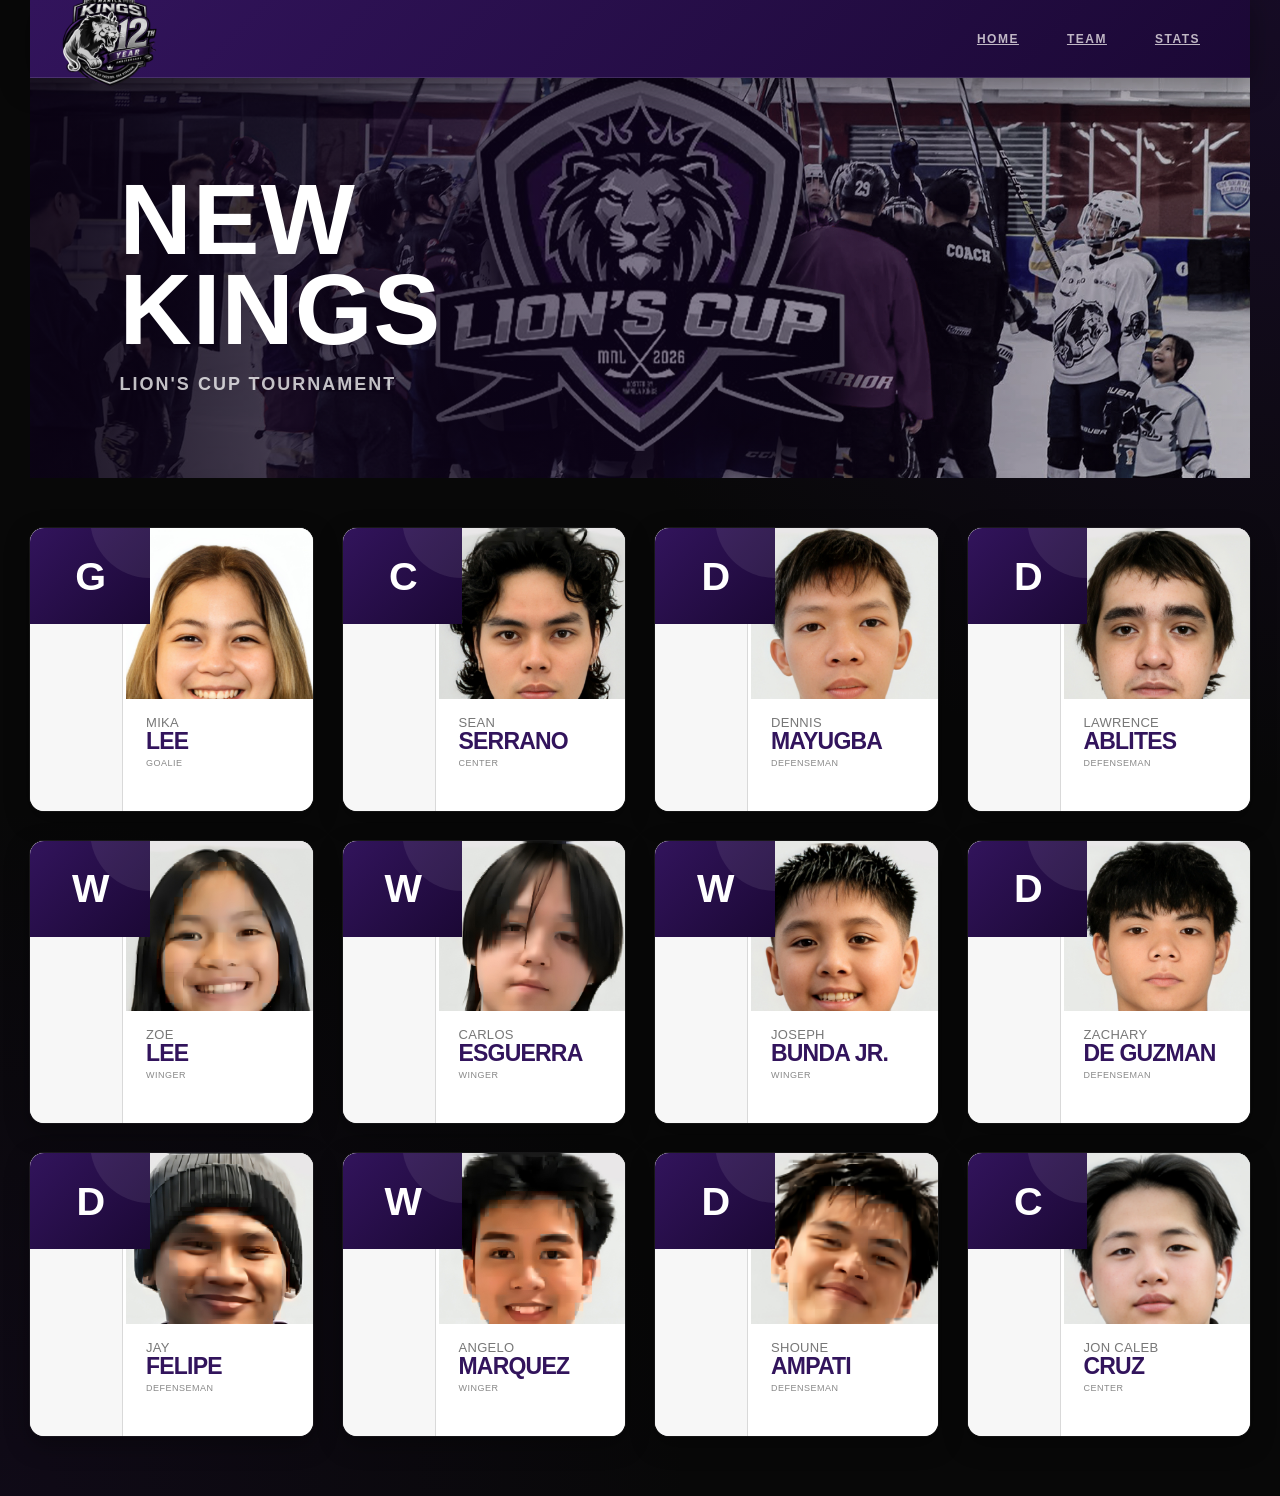
==== commit b4819483: "reset stats" ====
--- a/new-kings.html
+++ b/new-kings.html
@@ -1968,60 +1968,31 @@
                 </div>
 
 
-                <div class="details">
+                 <div class="details">
 
                     <div class="detail">
-
-                        <span class="detail-label">
-                            AGE
-                        </span>
-
-                        <span class="detail-value">
-                            26
-                        </span>
-
+                        <span class="detail-label"> </span>
+                        <span class="detail-value"> </span>
                     </div>
 
-
                     <div class="detail">
-
-                        <span class="detail-label">
-                            CITY
-                        </span>
-
-                        <span class="detail-value">
-                            N/A
-                        </span>
-
+                        <span class="detail-label"> </span>
+                        <span class="detail-value"> </span>
                     </div>
 
-
                     <div class="detail">
-
-                        <span class="detail-label">
-                            HT
-                        </span>
-
-                        <span class="detail-value">
-                            N/A
-                        </span>
-
+                        <span class="detail-label"> </span>
+                        <span class="detail-value"> </span>
                     </div>
 
-
                     <div class="detail">
-
-                        <span class="detail-label">
-                            WT
-                        </span>
-
-                        <span class="detail-value">
-                            180
-                        </span>
-
+                        <span class="detail-label"> </span>
+                        <span class="detail-value"> </span>
                     </div>
 
                 </div>
+
+
 
             </div>
 
@@ -2123,29 +2094,30 @@
                     C
                 </div>
 
-                <div class="details">
+                 <div class="details">
 
                     <div class="detail">
-                        <span class="detail-label">AGE</span>
-                        <span class="detail-value">26</span>
+                        <span class="detail-label"> </span>
+                        <span class="detail-value"> </span>
                     </div>
 
                     <div class="detail">
-                        <span class="detail-label">CITY</span>
-                        <span class="detail-value">CAL</span>
+                        <span class="detail-label"> </span>
+                        <span class="detail-value"> </span>
                     </div>
 
                     <div class="detail">
-                        <span class="detail-label">HT</span>
-                        <span class="detail-value">5'8</span>
+                        <span class="detail-label"> </span>
+                        <span class="detail-value"> </span>
                     </div>
 
                     <div class="detail">
-                        <span class="detail-label">WT</span>
-                        <span class="detail-value">180</span>
+                        <span class="detail-label"> </span>
+                        <span class="detail-value"> </span>
                     </div>
 
                 </div>
+
 
             </div>
 
@@ -2183,16 +2155,16 @@
 
             <div class="stats-panel">
 
-                <div class="stat"><div class="stat-label">GP</div><div class="stat-value">24</div></div>
-                <div class="stat"><div class="stat-label">G</div><div class="stat-value">18</div></div>
-                <div class="stat"><div class="stat-label">A</div><div class="stat-value">27</div></div>
-                <div class="stat"><div class="stat-label">PTS</div><div class="stat-value">45</div></div>
-                <div class="stat"><div class="stat-label">PM</div><div class="stat-value">+12</div></div>
-                <div class="stat"><div class="stat-label">PPG</div><div class="stat-value">5</div></div>
-                <div class="stat"><div class="stat-label">SHG</div><div class="stat-value">2</div></div>
-                <div class="stat"><div class="stat-label">EG</div><div class="stat-value">13</div></div>
-                <div class="stat"><div class="stat-label">GWG</div><div class="stat-value">3</div></div>
-                <div class="stat"><div class="stat-label">P/G</div><div class="stat-value">1.88</div></div>
+                  <div class="stat"><div class="stat-label">GP</div><div class="stat-value">0</div></div>
+                <div class="stat"><div class="stat-label">G</div><div class="stat-value">0</div></div>
+                <div class="stat"><div class="stat-label">A</div><div class="stat-value">0</div></div>
+                <div class="stat"><div class="stat-label">PTS</div><div class="stat-value">0</div></div>
+                <div class="stat"><div class="stat-label">PM</div><div class="stat-value">0</div></div>
+                <div class="stat"><div class="stat-label">PPG</div><div class="stat-value">0</div></div>
+                <div class="stat"><div class="stat-label">SHG</div><div class="stat-value">0</div></div>
+                <div class="stat"><div class="stat-label">EG</div><div class="stat-value">0</div></div>
+                <div class="stat"><div class="stat-label">GWG</div><div class="stat-value">0</div></div>
+                <div class="stat"><div class="stat-label">P/G</div><div class="stat-value">0</div></div>
 
             </div>
 
@@ -2211,29 +2183,30 @@
                     D
                 </div>
 
-                <div class="details">
+                 <div class="details">
 
                     <div class="detail">
-                        <span class="detail-label">AGE</span>
-                        <span class="detail-value">26</span>
+                        <span class="detail-label"> </span>
+                        <span class="detail-value"> </span>
                     </div>
 
                     <div class="detail">
-                        <span class="detail-label">CITY</span>
-                        <span class="detail-value">CAL</span>
+                        <span class="detail-label"> </span>
+                        <span class="detail-value"> </span>
                     </div>
 
                     <div class="detail">
-                        <span class="detail-label">HT</span>
-                        <span class="detail-value">5'8</span>
+                        <span class="detail-label"> </span>
+                        <span class="detail-value"> </span>
                     </div>
 
                     <div class="detail">
-                        <span class="detail-label">WT</span>
-                        <span class="detail-value">180</span>
+                        <span class="detail-label"> </span>
+                        <span class="detail-value"> </span>
                     </div>
 
                 </div>
+
 
             </div>
 
@@ -2271,16 +2244,16 @@
 
             <div class="stats-panel">
 
-                <div class="stat"><div class="stat-label">GP</div><div class="stat-value">24</div></div>
-                <div class="stat"><div class="stat-label">G</div><div class="stat-value">18</div></div>
-                <div class="stat"><div class="stat-label">A</div><div class="stat-value">27</div></div>
-                <div class="stat"><div class="stat-label">PTS</div><div class="stat-value">45</div></div>
-                <div class="stat"><div class="stat-label">PM</div><div class="stat-value">+12</div></div>
-                <div class="stat"><div class="stat-label">PPG</div><div class="stat-value">5</div></div>
-                <div class="stat"><div class="stat-label">SHG</div><div class="stat-value">2</div></div>
-                <div class="stat"><div class="stat-label">EG</div><div class="stat-value">13</div></div>
-                <div class="stat"><div class="stat-label">GWG</div><div class="stat-value">3</div></div>
-                <div class="stat"><div class="stat-label">P/G</div><div class="stat-value">1.88</div></div>
+                  <div class="stat"><div class="stat-label">GP</div><div class="stat-value">0</div></div>
+                <div class="stat"><div class="stat-label">G</div><div class="stat-value">0</div></div>
+                <div class="stat"><div class="stat-label">A</div><div class="stat-value">0</div></div>
+                <div class="stat"><div class="stat-label">PTS</div><div class="stat-value">0</div></div>
+                <div class="stat"><div class="stat-label">PM</div><div class="stat-value">0</div></div>
+                <div class="stat"><div class="stat-label">PPG</div><div class="stat-value">0</div></div>
+                <div class="stat"><div class="stat-label">SHG</div><div class="stat-value">0</div></div>
+                <div class="stat"><div class="stat-label">EG</div><div class="stat-value">0</div></div>
+                <div class="stat"><div class="stat-label">GWG</div><div class="stat-value">0</div></div>
+                <div class="stat"><div class="stat-label">P/G</div><div class="stat-value">0</div></div>
 
             </div>
 
@@ -2299,26 +2272,29 @@
                 <div class="jersey-number">D</div>
 
                 <div class="details">
+
                     <div class="detail">
-                        <span class="detail-label">AGE</span>
-                        <span class="detail-value">26</span>
+                        <span class="detail-label"> </span>
+                        <span class="detail-value"> </span>
                     </div>
 
                     <div class="detail">
-                        <span class="detail-label">CITY</span>
-                        <span class="detail-value">CAL</span>
+                        <span class="detail-label"> </span>
+                        <span class="detail-value"> </span>
                     </div>
 
                     <div class="detail">
-                        <span class="detail-label">HT</span>
-                        <span class="detail-value">5'8</span>
+                        <span class="detail-label"> </span>
+                        <span class="detail-value"> </span>
                     </div>
 
                     <div class="detail">
-                        <span class="detail-label">WT</span>
-                        <span class="detail-value">180</span>
+                        <span class="detail-label"> </span>
+                        <span class="detail-value"> </span>
                     </div>
-                </div>
+
+                </div>
+
 
             </div>
 
@@ -2334,16 +2310,16 @@
             </div>
 
             <div class="stats-panel">
-                <div class="stat"><div class="stat-label">GP</div><div class="stat-value">24</div></div>
-                <div class="stat"><div class="stat-label">G</div><div class="stat-value">18</div></div>
-                <div class="stat"><div class="stat-label">A</div><div class="stat-value">27</div></div>
-                <div class="stat"><div class="stat-label">PTS</div><div class="stat-value">45</div></div>
-                <div class="stat"><div class="stat-label">PM</div><div class="stat-value">+12</div></div>
-                <div class="stat"><div class="stat-label">PPG</div><div class="stat-value">5</div></div>
-                <div class="stat"><div class="stat-label">SHG</div><div class="stat-value">2</div></div>
-                <div class="stat"><div class="stat-label">EG</div><div class="stat-value">13</div></div>
-                <div class="stat"><div class="stat-label">GWG</div><div class="stat-value">3</div></div>
-                <div class="stat"><div class="stat-label">P/G</div><div class="stat-value">1.88</div></div>
+                  <div class="stat"><div class="stat-label">GP</div><div class="stat-value">0</div></div>
+                <div class="stat"><div class="stat-label">G</div><div class="stat-value">0</div></div>
+                <div class="stat"><div class="stat-label">A</div><div class="stat-value">0</div></div>
+                <div class="stat"><div class="stat-label">PTS</div><div class="stat-value">0</div></div>
+                <div class="stat"><div class="stat-label">PM</div><div class="stat-value">0</div></div>
+                <div class="stat"><div class="stat-label">PPG</div><div class="stat-value">0</div></div>
+                <div class="stat"><div class="stat-label">SHG</div><div class="stat-value">0</div></div>
+                <div class="stat"><div class="stat-label">EG</div><div class="stat-value">0</div></div>
+                <div class="stat"><div class="stat-label">GWG</div><div class="stat-value">0</div></div>
+                <div class="stat"><div class="stat-label">P/G</div><div class="stat-value">0</div></div>
             </div>
 
         </div>
@@ -2361,11 +2337,10 @@
                 <div class="jersey-number">W</div>
 
                 <div class="details">
-                    <div class="detail"><span class="detail-label">AGE</span><span class="detail-value">26</span></div>
-                    <div class="detail"><span class="detail-label">CITY</span><span class="detail-value">CAL</span></div>
-                    <div class="detail"><span class="detail-label">HT</span><span class="detail-value">5'8</span></div>
-                    <div class="detail"><span class="detail-label">WT</span><span class="detail-value">180</span></div>
-                </div>
+                                    <div class="detail"><span class="detail-label"> </span><span class="detail-value"> </span></div>
+                    <div class="detail"><span class="detail-label"> </span><span class="detail-value"> </span></div>
+                    <div class="detail"><span class="detail-label"> </span><span class="detail-value"> </span></div>
+                    <div class="detail"><span class="detail-label"> </span><span class="detail-value"> </span></div></div>
 
             </div>
 
@@ -2381,16 +2356,16 @@
             </div>
 
             <div class="stats-panel">
-                <div class="stat"><div class="stat-label">GP</div><div class="stat-value">24</div></div>
-                <div class="stat"><div class="stat-label">G</div><div class="stat-value">18</div></div>
-                <div class="stat"><div class="stat-label">A</div><div class="stat-value">27</div></div>
-                <div class="stat"><div class="stat-label">PTS</div><div class="stat-value">45</div></div>
-                <div class="stat"><div class="stat-label">PM</div><div class="stat-value">+12</div></div>
-                <div class="stat"><div class="stat-label">PPG</div><div class="stat-value">5</div></div>
-                <div class="stat"><div class="stat-label">SHG</div><div class="stat-value">2</div></div>
-                <div class="stat"><div class="stat-label">EG</div><div class="stat-value">13</div></div>
-                <div class="stat"><div class="stat-label">GWG</div><div class="stat-value">3</div></div>
-                <div class="stat"><div class="stat-label">P/G</div><div class="stat-value">1.88</div></div>
+                  <div class="stat"><div class="stat-label">GP</div><div class="stat-value">0</div></div>
+                <div class="stat"><div class="stat-label">G</div><div class="stat-value">0</div></div>
+                <div class="stat"><div class="stat-label">A</div><div class="stat-value">0</div></div>
+                <div class="stat"><div class="stat-label">PTS</div><div class="stat-value">0</div></div>
+                <div class="stat"><div class="stat-label">PM</div><div class="stat-value">0</div></div>
+                <div class="stat"><div class="stat-label">PPG</div><div class="stat-value">0</div></div>
+                <div class="stat"><div class="stat-label">SHG</div><div class="stat-value">0</div></div>
+                <div class="stat"><div class="stat-label">EG</div><div class="stat-value">0</div></div>
+                <div class="stat"><div class="stat-label">GWG</div><div class="stat-value">0</div></div>
+                <div class="stat"><div class="stat-label">P/G</div><div class="stat-value">0</div></div>
             </div>
 
         </div>
@@ -2408,11 +2383,10 @@
                 <div class="jersey-number">W</div>
 
                 <div class="details">
-                    <div class="detail"><span class="detail-label">AGE</span><span class="detail-value">26</span></div>
-                    <div class="detail"><span class="detail-label">CITY</span><span class="detail-value">CAL</span></div>
-                    <div class="detail"><span class="detail-label">HT</span><span class="detail-value">5'8</span></div>
-                    <div class="detail"><span class="detail-label">WT</span><span class="detail-value">180</span></div>
-                </div>
+                                    <div class="detail"><span class="detail-label"> </span><span class="detail-value"> </span></div>
+                    <div class="detail"><span class="detail-label"> </span><span class="detail-value"> </span></div>
+                    <div class="detail"><span class="detail-label"> </span><span class="detail-value"> </span></div>
+                    <div class="detail"><span class="detail-label"> </span><span class="detail-value"> </span></div></div>
 
             </div>
 
@@ -2428,16 +2402,16 @@
             </div>
 
             <div class="stats-panel">
-                <div class="stat"><div class="stat-label">GP</div><div class="stat-value">24</div></div>
-                <div class="stat"><div class="stat-label">G</div><div class="stat-value">18</div></div>
-                <div class="stat"><div class="stat-label">A</div><div class="stat-value">27</div></div>
-                <div class="stat"><div class="stat-label">PTS</div><div class="stat-value">45</div></div>
-                <div class="stat"><div class="stat-label">PM</div><div class="stat-value">+12</div></div>
-                <div class="stat"><div class="stat-label">PPG</div><div class="stat-value">5</div></div>
-                <div class="stat"><div class="stat-label">SHG</div><div class="stat-value">2</div></div>
-                <div class="stat"><div class="stat-label">EG</div><div class="stat-value">13</div></div>
-                <div class="stat"><div class="stat-label">GWG</div><div class="stat-value">3</div></div>
-                <div class="stat"><div class="stat-label">P/G</div><div class="stat-value">1.88</div></div>
+                  <div class="stat"><div class="stat-label">GP</div><div class="stat-value">0</div></div>
+                <div class="stat"><div class="stat-label">G</div><div class="stat-value">0</div></div>
+                <div class="stat"><div class="stat-label">A</div><div class="stat-value">0</div></div>
+                <div class="stat"><div class="stat-label">PTS</div><div class="stat-value">0</div></div>
+                <div class="stat"><div class="stat-label">PM</div><div class="stat-value">0</div></div>
+                <div class="stat"><div class="stat-label">PPG</div><div class="stat-value">0</div></div>
+                <div class="stat"><div class="stat-label">SHG</div><div class="stat-value">0</div></div>
+                <div class="stat"><div class="stat-label">EG</div><div class="stat-value">0</div></div>
+                <div class="stat"><div class="stat-label">GWG</div><div class="stat-value">0</div></div>
+                <div class="stat"><div class="stat-label">P/G</div><div class="stat-value">0</div></div>
             </div>
 
         </div>
@@ -2454,10 +2428,10 @@
                 <div class="jersey-number">W</div>
 
                 <div class="details">
-                    <div class="detail"><span class="detail-label">AGE</span><span class="detail-value">26</span></div>
-                    <div class="detail"><span class="detail-label">CITY</span><span class="detail-value">CAL</span></div>
-                    <div class="detail"><span class="detail-label">HT</span><span class="detail-value">5'8</span></div>
-                    <div class="detail"><span class="detail-label">WT</span><span class="detail-value">180</span></div>
+                    <div class="detail"><span class="detail-label"> </span><span class="detail-value"> </span></div>
+                    <div class="detail"><span class="detail-label"> </span><span class="detail-value"> </span></div>
+                    <div class="detail"><span class="detail-label"> </span><span class="detail-value"> </span></div>
+                    <div class="detail"><span class="detail-label"> </span><span class="detail-value"> </span></div>
                 </div>
             </div>
 
@@ -2473,16 +2447,16 @@
             </div>
 
             <div class="stats-panel">
-                <div class="stat"><div class="stat-label">GP</div><div class="stat-value">24</div></div>
-                <div class="stat"><div class="stat-label">G</div><div class="stat-value">18</div></div>
-                <div class="stat"><div class="stat-label">A</div><div class="stat-value">27</div></div>
-                <div class="stat"><div class="stat-label">PTS</div><div class="stat-value">45</div></div>
-                <div class="stat"><div class="stat-label">PM</div><div class="stat-value">+12</div></div>
-                <div class="stat"><div class="stat-label">PPG</div><div class="stat-value">5</div></div>
-                <div class="stat"><div class="stat-label">SHG</div><div class="stat-value">2</div></div>
-                <div class="stat"><div class="stat-label">EG</div><div class="stat-value">13</div></div>
-                <div class="stat"><div class="stat-label">GWG</div><div class="stat-value">3</div></div>
-                <div class="stat"><div class="stat-label">P/G</div><div class="stat-value">1.88</div></div>
+                  <div class="stat"><div class="stat-label">GP</div><div class="stat-value">0</div></div>
+                <div class="stat"><div class="stat-label">G</div><div class="stat-value">0</div></div>
+                <div class="stat"><div class="stat-label">A</div><div class="stat-value">0</div></div>
+                <div class="stat"><div class="stat-label">PTS</div><div class="stat-value">0</div></div>
+                <div class="stat"><div class="stat-label">PM</div><div class="stat-value">0</div></div>
+                <div class="stat"><div class="stat-label">PPG</div><div class="stat-value">0</div></div>
+                <div class="stat"><div class="stat-label">SHG</div><div class="stat-value">0</div></div>
+                <div class="stat"><div class="stat-label">EG</div><div class="stat-value">0</div></div>
+                <div class="stat"><div class="stat-label">GWG</div><div class="stat-value">0</div></div>
+                <div class="stat"><div class="stat-label">P/G</div><div class="stat-value">0</div></div>
             </div>
 
         </div>
@@ -2499,11 +2473,10 @@
                 <div class="jersey-number">D</div>
 
                 <div class="details">
-                    <div class="detail"><span class="detail-label">AGE</span><span class="detail-value">26</span></div>
-                    <div class="detail"><span class="detail-label">CITY</span><span class="detail-value">CAL</span></div>
-                    <div class="detail"><span class="detail-label">HT</span><span class="detail-value">5'8</span></div>
-                    <div class="detail"><span class="detail-label">WT</span><span class="detail-value">180</span></div>
-                </div>
+                                    <div class="detail"><span class="detail-label"> </span><span class="detail-value"> </span></div>
+                    <div class="detail"><span class="detail-label"> </span><span class="detail-value"> </span></div>
+                    <div class="detail"><span class="detail-label"> </span><span class="detail-value"> </span></div>
+                    <div class="detail"><span class="detail-label"> </span><span class="detail-value"> </span></div></div>
             </div>
 
             <div class="player-image">
@@ -2518,16 +2491,16 @@
             </div>
 
             <div class="stats-panel">
-                <div class="stat"><div class="stat-label">GP</div><div class="stat-value">24</div></div>
-                <div class="stat"><div class="stat-label">G</div><div class="stat-value">18</div></div>
-                <div class="stat"><div class="stat-label">A</div><div class="stat-value">27</div></div>
-                <div class="stat"><div class="stat-label">PTS</div><div class="stat-value">45</div></div>
-                <div class="stat"><div class="stat-label">PM</div><div class="stat-value">+12</div></div>
-                <div class="stat"><div class="stat-label">PPG</div><div class="stat-value">5</div></div>
-                <div class="stat"><div class="stat-label">SHG</div><div class="stat-value">2</div></div>
-                <div class="stat"><div class="stat-label">EG</div><div class="stat-value">13</div></div>
-                <div class="stat"><div class="stat-label">GWG</div><div class="stat-value">3</div></div>
-                <div class="stat"><div class="stat-label">P/G</div><div class="stat-value">1.88</div></div>
+                  <div class="stat"><div class="stat-label">GP</div><div class="stat-value">0</div></div>
+                <div class="stat"><div class="stat-label">G</div><div class="stat-value">0</div></div>
+                <div class="stat"><div class="stat-label">A</div><div class="stat-value">0</div></div>
+                <div class="stat"><div class="stat-label">PTS</div><div class="stat-value">0</div></div>
+                <div class="stat"><div class="stat-label">PM</div><div class="stat-value">0</div></div>
+                <div class="stat"><div class="stat-label">PPG</div><div class="stat-value">0</div></div>
+                <div class="stat"><div class="stat-label">SHG</div><div class="stat-value">0</div></div>
+                <div class="stat"><div class="stat-label">EG</div><div class="stat-value">0</div></div>
+                <div class="stat"><div class="stat-label">GWG</div><div class="stat-value">0</div></div>
+                <div class="stat"><div class="stat-label">P/G</div><div class="stat-value">0</div></div>
             </div>
 
         </div>
@@ -2544,11 +2517,10 @@
                 <div class="jersey-number">D</div>
 
                 <div class="details">
-                    <div class="detail"><span class="detail-label">AGE</span><span class="detail-value">26</span></div>
-                    <div class="detail"><span class="detail-label">CITY</span><span class="detail-value">CAL</span></div>
-                    <div class="detail"><span class="detail-label">HT</span><span class="detail-value">5'8</span></div>
-                    <div class="detail"><span class="detail-label">WT</span><span class="detail-value">180</span></div>
-                </div>
+                                    <div class="detail"><span class="detail-label"> </span><span class="detail-value"> </span></div>
+                    <div class="detail"><span class="detail-label"> </span><span class="detail-value"> </span></div>
+                    <div class="detail"><span class="detail-label"> </span><span class="detail-value"> </span></div>
+                    <div class="detail"><span class="detail-label"> </span><span class="detail-value"> </span></div></div>
             </div>
 
             <div class="player-image">
@@ -2563,16 +2535,16 @@
             </div>
 
             <div class="stats-panel">
-                <div class="stat"><div class="stat-label">GP</div><div class="stat-value">24</div></div>
-                <div class="stat"><div class="stat-label">G</div><div class="stat-value">18</div></div>
-                <div class="stat"><div class="stat-label">A</div><div class="stat-value">27</div></div>
-                <div class="stat"><div class="stat-label">PTS</div><div class="stat-value">45</div></div>
-                <div class="stat"><div class="stat-label">PM</div><div class="stat-value">+12</div></div>
-                <div class="stat"><div class="stat-label">PPG</div><div class="stat-value">5</div></div>
-                <div class="stat"><div class="stat-label">SHG</div><div class="stat-value">2</div></div>
-                <div class="stat"><div class="stat-label">EG</div><div class="stat-value">13</div></div>
-                <div class="stat"><div class="stat-label">GWG</div><div class="stat-value">3</div></div>
-                <div class="stat"><div class="stat-label">P/G</div><div class="stat-value">1.88</div></div>
+                  <div class="stat"><div class="stat-label">GP</div><div class="stat-value">0</div></div>
+                <div class="stat"><div class="stat-label">G</div><div class="stat-value">0</div></div>
+                <div class="stat"><div class="stat-label">A</div><div class="stat-value">0</div></div>
+                <div class="stat"><div class="stat-label">PTS</div><div class="stat-value">0</div></div>
+                <div class="stat"><div class="stat-label">PM</div><div class="stat-value">0</div></div>
+                <div class="stat"><div class="stat-label">PPG</div><div class="stat-value">0</div></div>
+                <div class="stat"><div class="stat-label">SHG</div><div class="stat-value">0</div></div>
+                <div class="stat"><div class="stat-label">EG</div><div class="stat-value">0</div></div>
+                <div class="stat"><div class="stat-label">GWG</div><div class="stat-value">0</div></div>
+                <div class="stat"><div class="stat-label">P/G</div><div class="stat-value">0</div></div>
             </div>
 
         </div>
@@ -2589,11 +2561,10 @@
                 <div class="jersey-number">W</div>
 
                 <div class="details">
-                    <div class="detail"><span class="detail-label">AGE</span><span class="detail-value">26</span></div>
-                    <div class="detail"><span class="detail-label">CITY</span><span class="detail-value">CAL</span></div>
-                    <div class="detail"><span class="detail-label">HT</span><span class="detail-value">5'8</span></div>
-                    <div class="detail"><span class="detail-label">WT</span><span class="detail-value">180</span></div>
-                </div>
+                                    <div class="detail"><span class="detail-label"> </span><span class="detail-value"> </span></div>
+                    <div class="detail"><span class="detail-label"> </span><span class="detail-value"> </span></div>
+                    <div class="detail"><span class="detail-label"> </span><span class="detail-value"> </span></div>
+                    <div class="detail"><span class="detail-label"> </span><span class="detail-value"> </span></div></div>
             </div>
 
             <div class="player-image">
@@ -2608,16 +2579,16 @@
             </div>
 
             <div class="stats-panel">
-                <div class="stat"><div class="stat-label">GP</div><div class="stat-value">24</div></div>
-                <div class="stat"><div class="stat-label">G</div><div class="stat-value">18</div></div>
-                <div class="stat"><div class="stat-label">A</div><div class="stat-value">27</div></div>
-                <div class="stat"><div class="stat-label">PTS</div><div class="stat-value">45</div></div>
-                <div class="stat"><div class="stat-label">PM</div><div class="stat-value">+12</div></div>
-                <div class="stat"><div class="stat-label">PPG</div><div class="stat-value">5</div></div>
-                <div class="stat"><div class="stat-label">SHG</div><div class="stat-value">2</div></div>
-                <div class="stat"><div class="stat-label">EG</div><div class="stat-value">13</div></div>
-                <div class="stat"><div class="stat-label">GWG</div><div class="stat-value">3</div></div>
-                <div class="stat"><div class="stat-label">P/G</div><div class="stat-value">1.88</div></div>
+                  <div class="stat"><div class="stat-label">GP</div><div class="stat-value">0</div></div>
+                <div class="stat"><div class="stat-label">G</div><div class="stat-value">0</div></div>
+                <div class="stat"><div class="stat-label">A</div><div class="stat-value">0</div></div>
+                <div class="stat"><div class="stat-label">PTS</div><div class="stat-value">0</div></div>
+                <div class="stat"><div class="stat-label">PM</div><div class="stat-value">0</div></div>
+                <div class="stat"><div class="stat-label">PPG</div><div class="stat-value">0</div></div>
+                <div class="stat"><div class="stat-label">SHG</div><div class="stat-value">0</div></div>
+                <div class="stat"><div class="stat-label">EG</div><div class="stat-value">0</div></div>
+                <div class="stat"><div class="stat-label">GWG</div><div class="stat-value">0</div></div>
+                <div class="stat"><div class="stat-label">P/G</div><div class="stat-value">0</div></div>
             </div>
 
         </div>
@@ -2634,11 +2605,10 @@
                 <div class="jersey-number">D</div>
 
                 <div class="details">
-                    <div class="detail"><span class="detail-label">AGE</span><span class="detail-value">26</span></div>
-                    <div class="detail"><span class="detail-label">CITY</span><span class="detail-value">CAL</span></div>
-                    <div class="detail"><span class="detail-label">HT</span><span class="detail-value">5'8</span></div>
-                    <div class="detail"><span class="detail-label">WT</span><span class="detail-value">180</span></div>
-                </div>
+                                    <div class="detail"><span class="detail-label"> </span><span class="detail-value"> </span></div>
+                    <div class="detail"><span class="detail-label"> </span><span class="detail-value"> </span></div>
+                    <div class="detail"><span class="detail-label"> </span><span class="detail-value"> </span></div>
+                    <div class="detail"><span class="detail-label"> </span><span class="detail-value"> </span></div></div>
             </div>
 
             <div class="player-image">
@@ -2653,16 +2623,16 @@
             </div>
 
             <div class="stats-panel">
-                <div class="stat"><div class="stat-label">GP</div><div class="stat-value">24</div></div>
-                <div class="stat"><div class="stat-label">G</div><div class="stat-value">18</div></div>
-                <div class="stat"><div class="stat-label">A</div><div class="stat-value">27</div></div>
-                <div class="stat"><div class="stat-label">PTS</div><div class="stat-value">45</div></div>
-                <div class="stat"><div class="stat-label">PM</div><div class="stat-value">+12</div></div>
-                <div class="stat"><div class="stat-label">PPG</div><div class="stat-value">5</div></div>
-                <div class="stat"><div class="stat-label">SHG</div><div class="stat-value">2</div></div>
-                <div class="stat"><div class="stat-label">EG</div><div class="stat-value">13</div></div>
-                <div class="stat"><div class="stat-label">GWG</div><div class="stat-value">3</div></div>
-                <div class="stat"><div class="stat-label">P/G</div><div class="stat-value">1.88</div></div>
+                  <div class="stat"><div class="stat-label">GP</div><div class="stat-value">0</div></div>
+                <div class="stat"><div class="stat-label">G</div><div class="stat-value">0</div></div>
+                <div class="stat"><div class="stat-label">A</div><div class="stat-value">0</div></div>
+                <div class="stat"><div class="stat-label">PTS</div><div class="stat-value">0</div></div>
+                <div class="stat"><div class="stat-label">PM</div><div class="stat-value">0</div></div>
+                <div class="stat"><div class="stat-label">PPG</div><div class="stat-value">0</div></div>
+                <div class="stat"><div class="stat-label">SHG</div><div class="stat-value">0</div></div>
+                <div class="stat"><div class="stat-label">EG</div><div class="stat-value">0</div></div>
+                <div class="stat"><div class="stat-label">GWG</div><div class="stat-value">0</div></div>
+                <div class="stat"><div class="stat-label">P/G</div><div class="stat-value">0</div></div>
             </div>
 
         </div>
@@ -2679,11 +2649,10 @@
                 <div class="jersey-number">C</div>
 
                 <div class="details">
-                    <div class="detail"><span class="detail-label">AGE</span><span class="detail-value">26</span></div>
-                    <div class="detail"><span class="detail-label">CITY</span><span class="detail-value">CAL</span></div>
-                    <div class="detail"><span class="detail-label">HT</span><span class="detail-value">5'8</span></div>
-                    <div class="detail"><span class="detail-label">WT</span><span class="detail-value">180</span></div>
-                </div>
+                                    <div class="detail"><span class="detail-label"> </span><span class="detail-value"> </span></div>
+                    <div class="detail"><span class="detail-label"> </span><span class="detail-value"> </span></div>
+                    <div class="detail"><span class="detail-label"> </span><span class="detail-value"> </span></div>
+                    <div class="detail"><span class="detail-label"> </span><span class="detail-value"> </span></div></div>
             </div>
 
             <div class="player-image">
@@ -2698,154 +2667,21 @@
             </div>
 
             <div class="stats-panel">
-                <div class="stat"><div class="stat-label">GP</div><div class="stat-value">24</div></div>
-                <div class="stat"><div class="stat-label">G</div><div class="stat-value">18</div></div>
-                <div class="stat"><div class="stat-label">A</div><div class="stat-value">27</div></div>
-                <div class="stat"><div class="stat-label">PTS</div><div class="stat-value">45</div></div>
-                <div class="stat"><div class="stat-label">PM</div><div class="stat-value">+12</div></div>
-                <div class="stat"><div class="stat-label">PPG</div><div class="stat-value">5</div></div>
-                <div class="stat"><div class="stat-label">SHG</div><div class="stat-value">2</div></div>
-                <div class="stat"><div class="stat-label">EG</div><div class="stat-value">13</div></div>
-                <div class="stat"><div class="stat-label">GWG</div><div class="stat-value">3</div></div>
-                <div class="stat"><div class="stat-label">P/G</div><div class="stat-value">1.88</div></div>
+                <div class="stat"><div class="stat-label">GP</div><div class="stat-value">0</div></div>
+                <div class="stat"><div class="stat-label">G</div><div class="stat-value">0</div></div>
+                <div class="stat"><div class="stat-label">A</div><div class="stat-value">0</div></div>
+                <div class="stat"><div class="stat-label">PTS</div><div class="stat-value">0</div></div>
+                <div class="stat"><div class="stat-label">PM</div><div class="stat-value">0</div></div>
+                <div class="stat"><div class="stat-label">PPG</div><div class="stat-value">0</div></div>
+                <div class="stat"><div class="stat-label">SHG</div><div class="stat-value">0</div></div>
+                <div class="stat"><div class="stat-label">EG</div><div class="stat-value">0</div></div>
+                <div class="stat"><div class="stat-label">GWG</div><div class="stat-value">0</div></div>
+                <div class="stat"><div class="stat-label">P/G</div><div class="stat-value">0</div></div>
             </div>
 
         </div>
 
 
-
-        <!-- =====================================
-             PLAYER 11 — CALEB
-             ===================================== -->
-
-        <div class="player-card">
-
-            <div class="player-side">
-                <div class="jersey-number">00</div>
-
-                <div class="details">
-                    <div class="detail"><span class="detail-label">AGE</span><span class="detail-value">26</span></div>
-                    <div class="detail"><span class="detail-label">CITY</span><span class="detail-value">CAL</span></div>
-                    <div class="detail"><span class="detail-label">HT</span><span class="detail-value">5'8</span></div>
-                    <div class="detail"><span class="detail-label">WT</span><span class="detail-value">180</span></div>
-                </div>
-            </div>
-
-            <div class="player-image">
-                <img src="   .jpg" alt="Caleb">
-                <div class="hover-text">VIEW STATS</div>
-            </div>
-
-            <div class="player-info">
-                <div class="first-name">RHAFI</div>
-                <div class="last-name">TAWANO</div>
-                <div class="position">FORWARD</div>
-            </div>
-
-            <div class="stats-panel">
-                <div class="stat"><div class="stat-label">GP</div><div class="stat-value">24</div></div>
-                <div class="stat"><div class="stat-label">G</div><div class="stat-value">18</div></div>
-                <div class="stat"><div class="stat-label">A</div><div class="stat-value">27</div></div>
-                <div class="stat"><div class="stat-label">PTS</div><div class="stat-value">45</div></div>
-                <div class="stat"><div class="stat-label">PM</div><div class="stat-value">+12</div></div>
-                <div class="stat"><div class="stat-label">PPG</div><div class="stat-value">5</div></div>
-                <div class="stat"><div class="stat-label">SHG</div><div class="stat-value">2</div></div>
-                <div class="stat"><div class="stat-label">EG</div><div class="stat-value">13</div></div>
-                <div class="stat"><div class="stat-label">GWG</div><div class="stat-value">3</div></div>
-                <div class="stat"><div class="stat-label">P/G</div><div class="stat-value">1.88</div></div>
-            </div>
-
-        </div>
-
-
-
-        <!-- =====================================
-             PLAYER 12 — JOSEPH
-             ===================================== -->
-
-        <div class="player-card">
-
-            <div class="player-side">
-                <div class="jersey-number">12</div>
-
-                <div class="details">
-                    <div class="detail"><span class="detail-label">AGE</span><span class="detail-value">26</span></div>
-                    <div class="detail"><span class="detail-label">CITY</span><span class="detail-value">CAL</span></div>
-                    <div class="detail"><span class="detail-label">HT</span><span class="detail-value">5'8</span></div>
-                    <div class="detail"><span class="detail-label">WT</span><span class="detail-value">180</span></div>
-                </div>
-            </div>
-
-            <div class="player-image">
-                <img src="joseph.jpg" alt="Joseph">
-                <div class="hover-text">VIEW STATS</div>
-            </div>
-
-            <div class="player-info">
-                <div class="first-name">JOSEPH</div>
-                <div class="last-name">PLAYER</div>
-                <div class="position">FORWARD</div>
-            </div>
-
-            <div class="stats-panel">
-                <div class="stat"><div class="stat-label">GP</div><div class="stat-value">24</div></div>
-                <div class="stat"><div class="stat-label">G</div><div class="stat-value">18</div></div>
-                <div class="stat"><div class="stat-label">A</div><div class="stat-value">27</div></div>
-                <div class="stat"><div class="stat-label">PTS</div><div class="stat-value">45</div></div>
-                <div class="stat"><div class="stat-label">PM</div><div class="stat-value">+12</div></div>
-                <div class="stat"><div class="stat-label">PPG</div><div class="stat-value">5</div></div>
-                <div class="stat"><div class="stat-label">SHG</div><div class="stat-value">2</div></div>
-                <div class="stat"><div class="stat-label">EG</div><div class="stat-value">13</div></div>
-                <div class="stat"><div class="stat-label">GWG</div><div class="stat-value">3</div></div>
-                <div class="stat"><div class="stat-label">P/G</div><div class="stat-value">1.88</div></div>
-            </div>
-
-        </div>
-
-
-
-        <!-- =====================================
-             EXTRA PLAYER 13
-             ===================================== -->
-
-        <div class="player-card">
-
-            <div class="player-side">
-                <div class="jersey-number">13</div>
-
-                <div class="details">
-                    <div class="detail"><span class="detail-label">AGE</span><span class="detail-value">26</span></div>
-                    <div class="detail"><span class="detail-label">CITY</span><span class="detail-value">CAL</span></div>
-                    <div class="detail"><span class="detail-label">HT</span><span class="detail-value">5'8</span></div>
-                    <div class="detail"><span class="detail-label">WT</span><span class="detail-value">180</span></div>
-                </div>
-            </div>
-
-            <div class="player-image">
-                <img src="player13.jpg" alt="Player 13">
-                <div class="hover-text">VIEW STATS</div>
-            </div>
-
-            <div class="player-info">
-                <div class="first-name">PLAYER</div>
-                <div class="last-name">THIRTEEN</div>
-                <div class="position">FORWARD</div>
-            </div>
-
-            <div class="stats-panel">
-                <div class="stat"><div class="stat-label">GP</div><div class="stat-value">24</div></div>
-                <div class="stat"><div class="stat-label">G</div><div class="stat-value">18</div></div>
-                <div class="stat"><div class="stat-label">A</div><div class="stat-value">27</div></div>
-                <div class="stat"><div class="stat-label">PTS</div><div class="stat-value">45</div></div>
-                <div class="stat"><div class="stat-label">PM</div><div class="stat-value">+12</div></div>
-                <div class="stat"><div class="stat-label">PPG</div><div class="stat-value">5</div></div>
-                <div class="stat"><div class="stat-label">SHG</div><div class="stat-value">2</div></div>
-                <div class="stat"><div class="stat-label">EG</div><div class="stat-value">13</div></div>
-                <div class="stat"><div class="stat-label">GWG</div><div class="stat-value">3</div></div>
-                <div class="stat"><div class="stat-label">P/G</div><div class="stat-value">1.88</div></div>
-            </div>
-
-        </div>
 
 
     </main>
@@ -2981,4 +2817,4 @@
         gap: 10px 5px !important;
     }
 }
-</style>+</style>
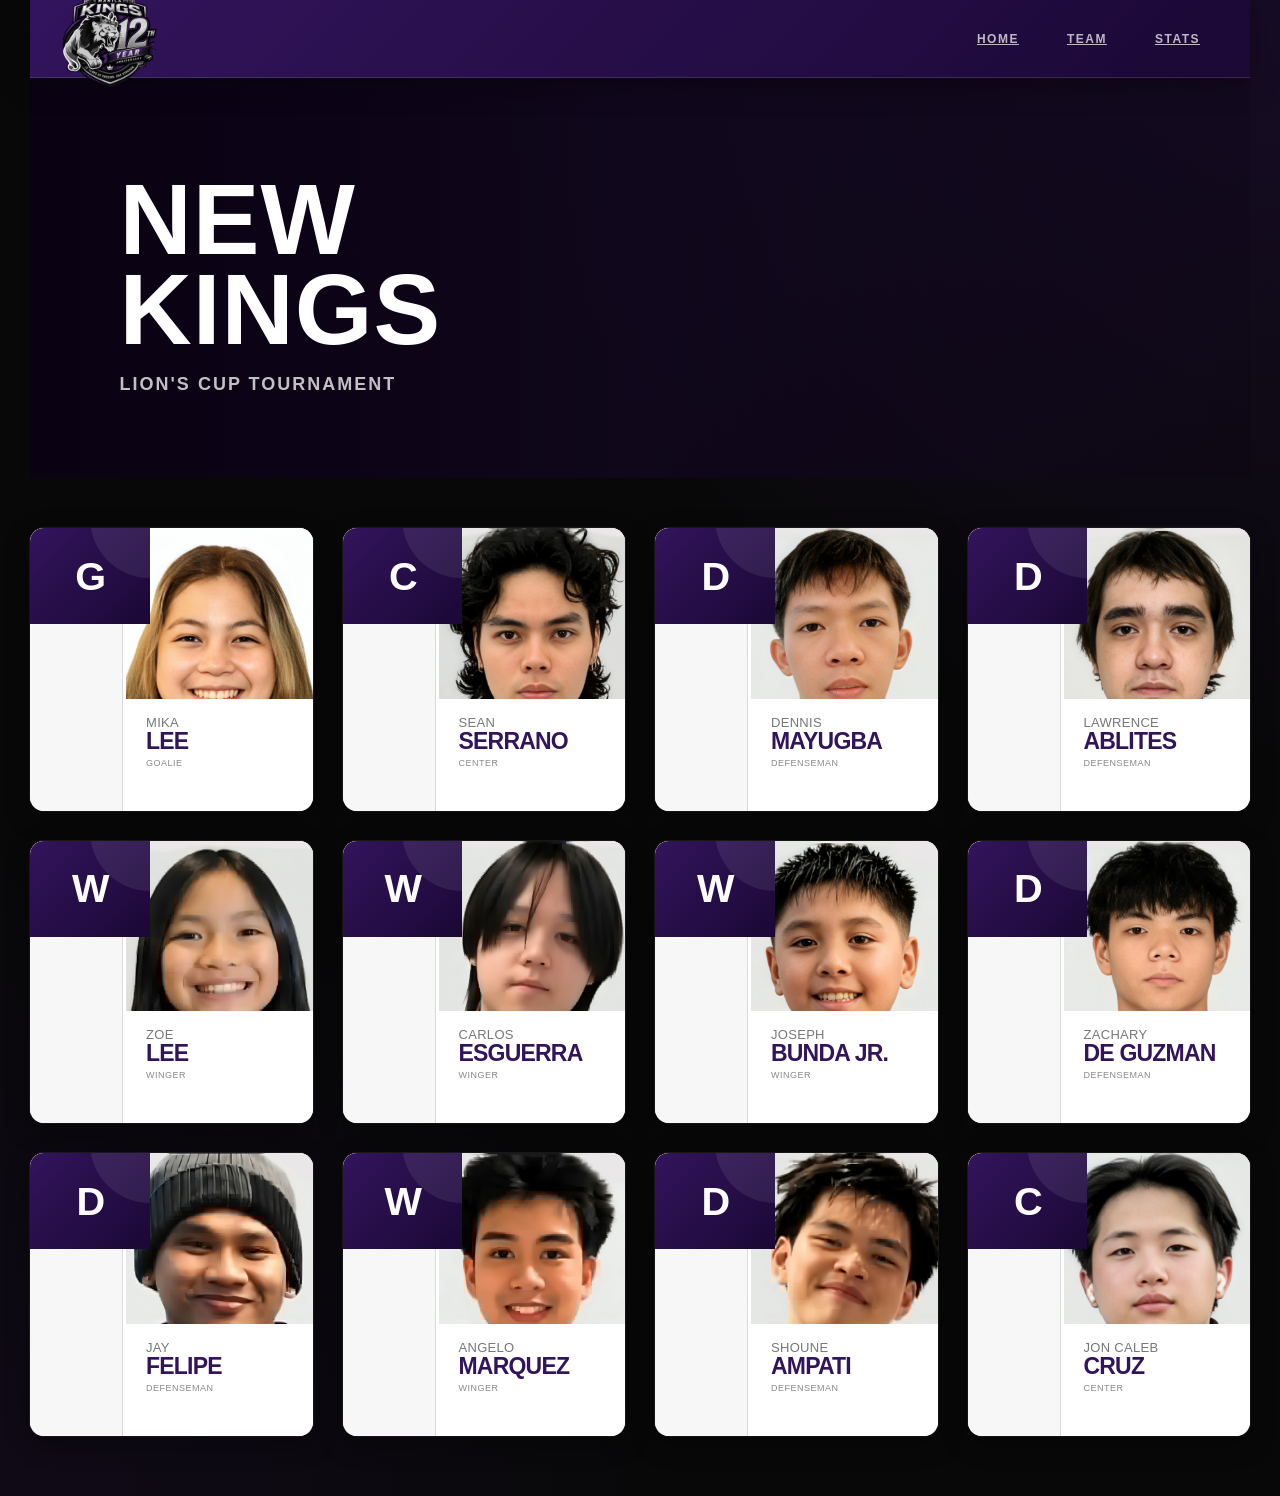
==== commit e4bea83d: "Update new-kings.html" ====
--- a/new-kings.html
+++ b/new-kings.html
@@ -1898,7 +1898,7 @@
 
                 <div
                     class="slide active"
-                    style="background-image: url('pbmtsmpl.jpg');">
+                    style="background-image: url('newkings.gif');">
                 </div>
 
                 <div
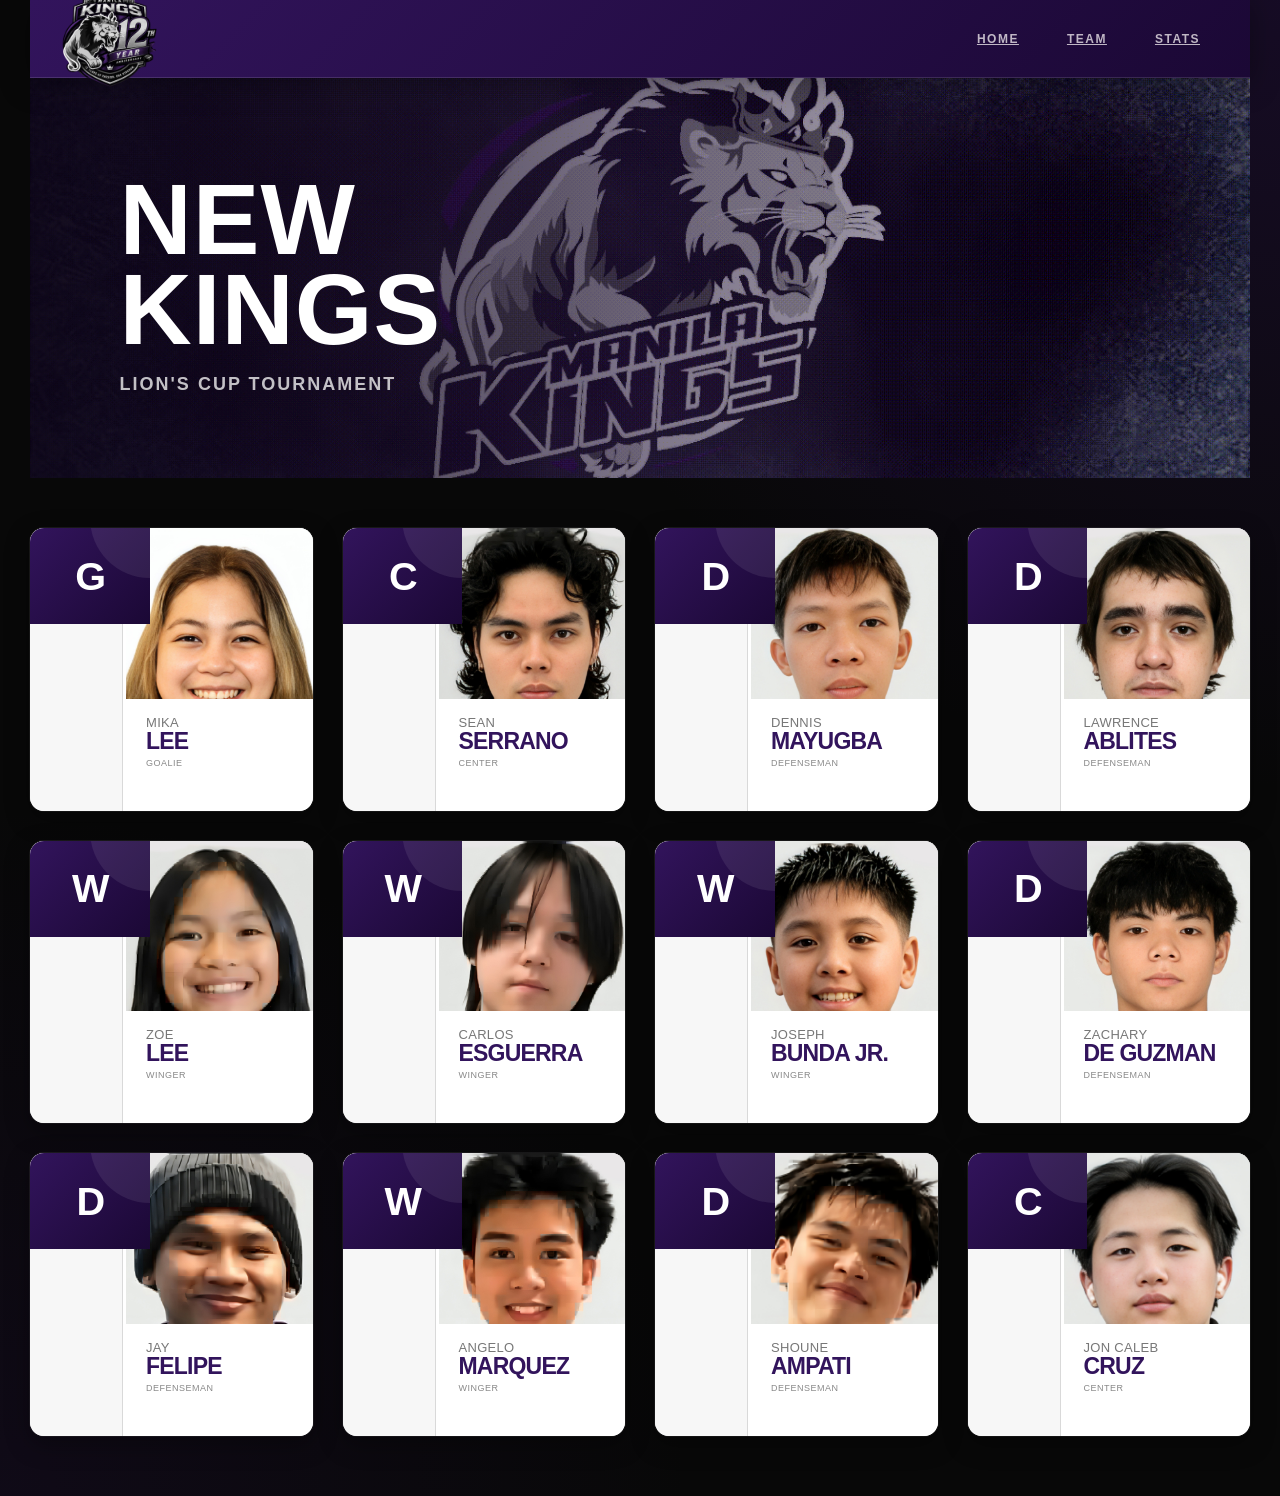
==== commit 8796ffb2: "Update new-kings.html" ====
--- a/new-kings.html
+++ b/new-kings.html
@@ -1901,15 +1901,7 @@
                     style="background-image: url('newkings.gif');">
                 </div>
 
-                <div
-                    class="slide"
-                    style="background-image: url('images/pubmat2.jpg');">
-                </div>
-
-                <div
-                    class="slide"
-                    style="background-image: url('pubmat3.jpg');">
-                </div>
+              
 
             </div>
     
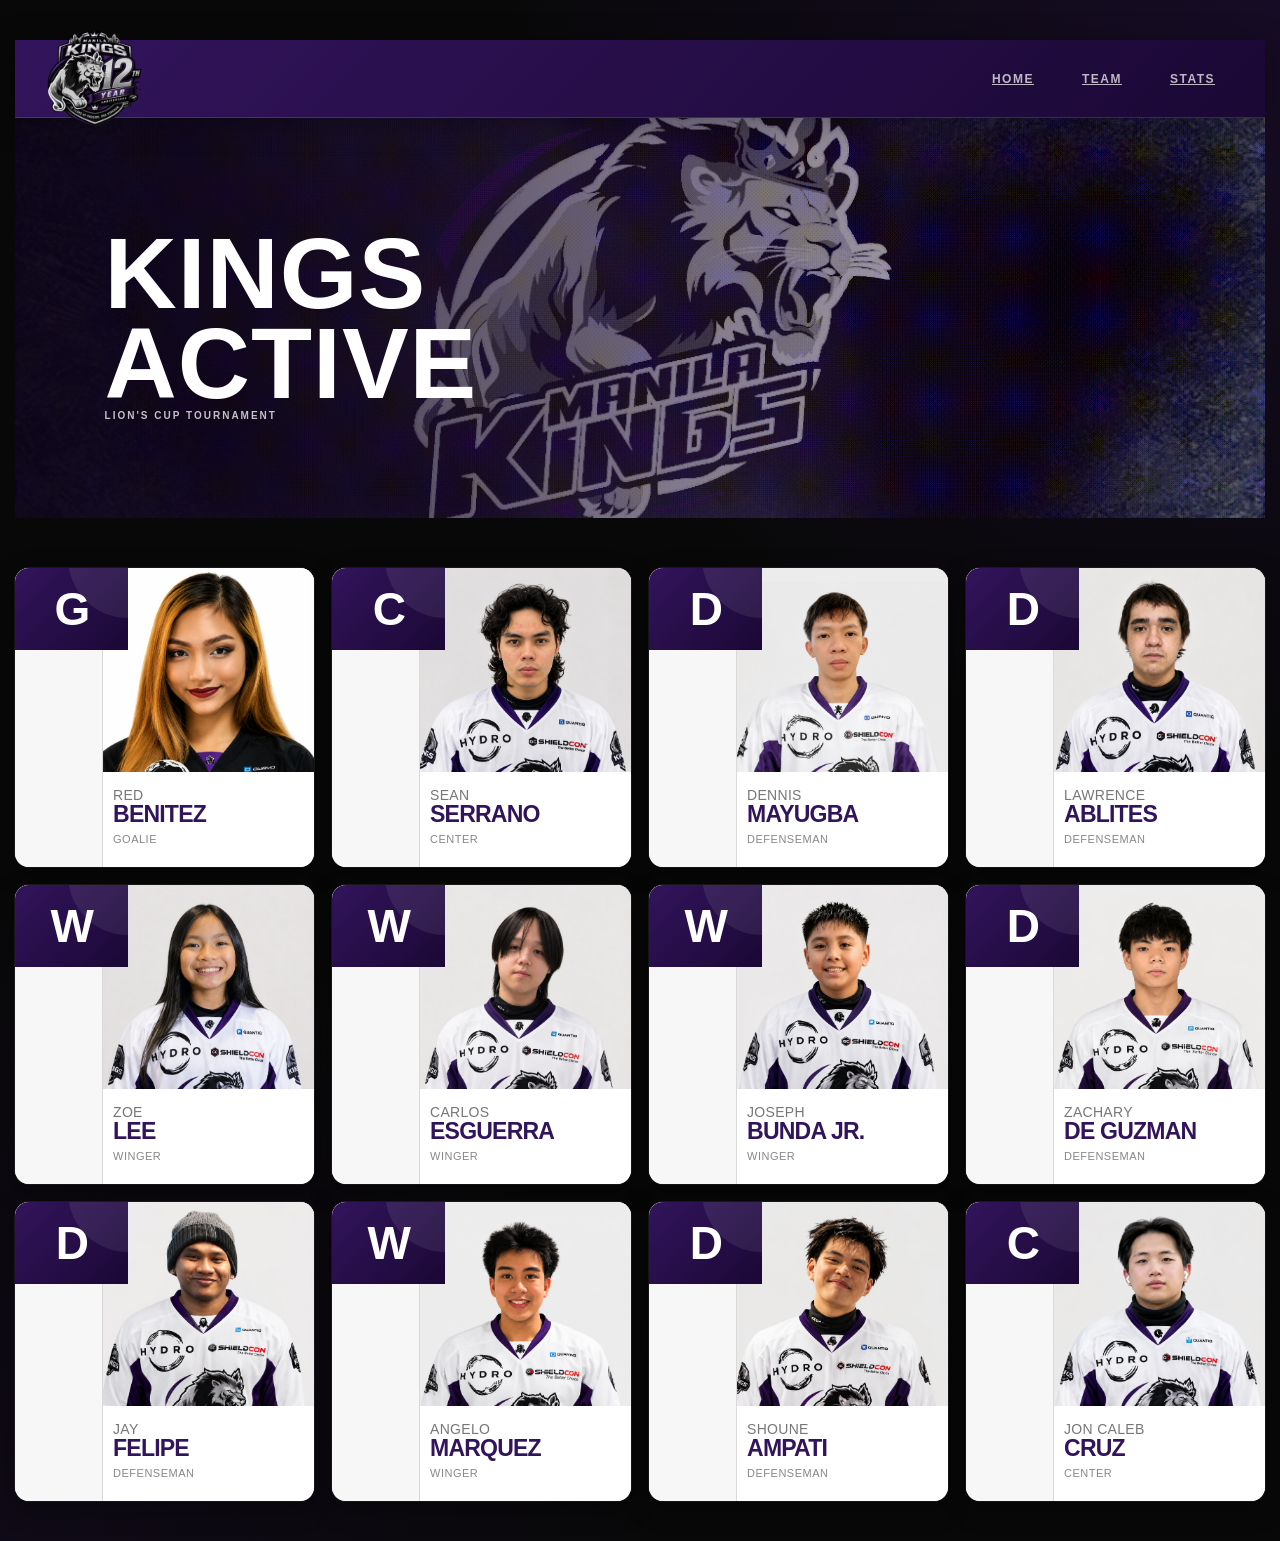
==== commit b8acd9c7: "Add files via upload" ====
--- a/new-kings.html
+++ b/new-kings.html
@@ -10,7 +10,7 @@
         content="width=device-width, initial-scale=1.0"
     >
 
-    <title>New Kings - Players</title>
+    <title>Kings Active - Players</title>
 
  <!-- =========================================
          HEADER
@@ -30,6 +30,70 @@
 
 
 
+.main-nav a {
+
+    position: relative;
+
+    padding:
+        29px 20px;
+
+    color:
+        rgba(255,255,255,.72);
+
+    font-size: 12px;
+
+    font-weight: 700;
+
+    letter-spacing: 1.5px;
+
+    transition:
+        color .25s ease;
+}
+
+
+.main-nav a:hover,
+.main-nav a.active {
+
+    color: white;
+}
+
+
+.main-nav a::after {
+
+    content: "";
+
+    position: absolute;
+
+    left: 20px;
+
+    right: 20px;
+
+    bottom: 0;
+
+    height: 3px;
+
+    background: white;
+
+    transform:
+        scaleX(0);
+
+    transition:
+        transform .25s ease;
+}
+
+
+.main-nav a:hover::after,
+.main-nav a.active::after {
+
+    transform:
+        scaleX(1);
+}
+
+@media (max-width:850px) { .site-header{height:70px;} .header-container{padding:0 20px;} .header-logo{width:85px;height:65px;} .main-nav{gap:2px;} .main-nav a{padding:25px 12px;font-size:11px;letter-spacing:1px;} .main-nav a::after{left:12px;right:12px;} }
+@media (max-width:600px) { .site-header{height:60px;} .header-container{width:100%;padding:0 12px;} .header-logo{width:65px;height:55px;} .main-nav{gap:0;} .main-nav a{padding:22px 7px;font-size:9px;letter-spacing:.5px;} .main-nav a::after{left:7px;right:7px;height:2px;} }
+@media (max-width:380px) { .site-header{height:56px;} .header-container{padding:0 8px;} .header-logo{width:55px;height:48px;} .main-nav a{padding:20px 5px;font-size:8px;letter-spacing:.3px;} .main-nav a::after{left:5px;right:5px;} }
+
+@media (max-width:760px) { .match-card{display:flex;flex-direction:column;min-height:0;} .match-date{width:100%;min-height:60px;padding:12px 10px;text-align:center;background:#32145C;color:#fff;box-sizing:border-box;} .match-teams{width:100%;display:flex;justify-content:center;align-items:center;gap:10px;padding:20px 10px 5px;box-sizing:border-box;} .match-team{flex:1;min-width:0;max-width:110px;text-align:center;} .match-team img{width:70px;height:70px;object-fit:contain;margin-bottom:7px;} .match-team h3{margin:0;font-size:11px;line-height:1.2;letter-spacing:.5px;white-space:normal;overflow-wrap:anywhere;} .vs{flex-shrink:0;font-size:15px;font-weight:900;color:#A98BC7;padding:0 2px;} .match-time{width:100%;height:auto;display:flex;flex-direction:column;align-items:center;justify-content:center;border-left:none;border-top:1px solid rgba(255,255,255,.08);margin-top:15px;padding:15px 0 5px;} .match-time span{color:#888;font-size:8px;letter-spacing:2px;margin-bottom:5px;} .match-time strong{font-size:20px;} }
 
 
 
@@ -336,8 +400,9 @@
     .hero h1 {
         font-size: 28px;
         line-height: 1.1;
-        margin-bottom: 8px;
+        margin-bottom: 1px;
          letter-spacing: 0px;
+         margin-top: 20px;
     }
 
     .hero p {
@@ -349,12 +414,12 @@
 
 .hero-content p {
 
-    margin-top: 20px;
+    margin-top: 2px;
 
     color:
         rgba(255,255,255,.75);
 
-    font-size: 18px;
+    font-size: 10px;
 
     letter-spacing: 2px;
 
@@ -901,49 +966,37 @@
            STATS PANEL
            ========================================= */
 
-        .stats-panel {
-
-            position: absolute;
-
-            left: 96px;
-            bottom: 0;
-
-            width: calc(100% - 96px);
-
-            height: 112px;
-
-            padding: 14px 15px;
-
-            display: grid;
-
-            grid-template-columns:
-                repeat(5, 1fr);
-
-            grid-template-rows:
-                repeat(2, 1fr);
-
-            gap: 0;
-
-            background:
-
-                linear-gradient(
-                    135deg,
-                    var(--kings-purple),
-                    var(--kings-purple-dark)
-                );
-
-            color: white;
-
-            z-index: 4;
-
-            transform: translateY(100%);
-
-            transition:
-
-                transform 0.45s
-                cubic-bezier(.2,.8,.2,1);
-        }
-
+      .stats-panel {
+    position: absolute;
+    left: 96px;
+    bottom: 0;
+    width: calc(100% - 96px);
+    height: 112px;
+
+    padding: 14px 15px;
+
+    display: grid;
+    grid-template-columns: repeat(5, 1fr);
+    grid-template-rows: 1fr;
+
+    gap: 0;
+
+    background:
+        linear-gradient(
+            135deg,
+            var(--kings-purple),
+            var(--kings-purple-dark)
+        );
+
+    color: white;
+    z-index: 4;
+
+    transform: translateY(100%);
+
+    transition:
+        transform 0.45s
+        cubic-bezier(.2,.8,.2,1);
+}
 
         /* =========================================
            INDIVIDUAL STAT
@@ -977,41 +1030,23 @@
         }
 
 
-        .stat:nth-child(5),
-        .stat:nth-child(10) {
-
-            border-right: none;
-        }
-
-
-        .stat:nth-child(-n+5) {
-
-            border-bottom:
-                1px solid
-                rgba(255,255,255,0.18);
-        }
-
 
         /* =========================================
            STAT LABEL
            ========================================= */
-
         .stat-label {
-
-            margin-bottom: 2px;
-
-            color:
-                rgba(255,255,255,0.62);
-
-            font-size: 8px;
-
-            font-weight: 700;
-
-            letter-spacing: 1px;
-
-            text-transform: uppercase;
-        }
-
+    margin-bottom: 3px;
+
+    color: rgba(255,255,255,0.85);
+
+    font-size: 14px;
+    line-height: 15px;
+
+    font-weight: 800;
+    letter-spacing: 0.5px;
+
+    text-transform: uppercase;
+         }
 
         /* =========================================
            STAT VALUE
@@ -1201,77 +1236,7 @@
            Keeps the same card design but prevents
            text from becoming oversized on desktop.
            ========================================= */
-        @media (min-width: 901px) {
-            .jersey-number {
-                font-size: clamp(34px, 3.1vw, 42px);
-            }
-
-            .details {
-                padding: 20px 16px;
-            }
-
-            .detail {
-                margin-bottom: 13px;
-            }
-
-            .detail-label {
-                font-size: 8px;
-                letter-spacing: 0.3px;
-            }
-
-            .detail-value {
-                font-size: 16px;
-                line-height: 17px;
-            }
-
-            .hover-text {
-                top: 11px;
-                right: 11px;
-                padding: 6px 10px;
-                font-size: 8px;
-            }
-
-            .player-info {
-                padding: 16px 20px;
-            }
-
-            .first-name {
-                font-size: 13px;
-                line-height: 15px;
-            }
-
-            .last-name {
-                font-size: 23px;
-                line-height: 23px;
-            }
-
-            .position {
-                margin-top: 5px;
-                font-size: 9px;
-            }
-
-            .stats-panel {
-                padding: 11px 12px;
-            }
-
-            .stat-label {
-                font-size: 7px;
-                letter-spacing: 0.7px;
-            }
-
-            .stat-value {
-                font-size: 14px;
-                line-height: 15px;
-            }
-
-            .stats-panel::before {
-                top: -20px;
-                padding: 4px 9px;
-                font-size: 7px;
-            }
-        }
-
-        @media (max-width: 900px) {
+        @media (max-width: 1500px) {
 
             body {
 
@@ -1387,7 +1352,7 @@
             .first-name {
 
                 font-size:
-                    clamp(7px, 1.7vw, 16px);
+                    clamp(3px, 1.5vw, 14px);
 
                 line-height:
                     1.1;
@@ -1397,7 +1362,7 @@
             .last-name {
 
                 font-size:
-                    clamp(10px, 2.8vw, 28px);
+                    clamp(10px, 1.8vw, 28px);
 
                 line-height:
                     0.95;
@@ -1460,6 +1425,202 @@
                     5px;
             }
         }
+
+        @media (max-width: 900px) {
+
+            body {
+
+                padding:
+                    40px 15px;
+            }
+
+
+            .players-grid {
+
+                grid-template-columns:
+                    repeat(3, 1fr);
+
+                gap: 18px;
+            }
+
+
+            .player-card {
+
+                max-width: none;
+
+                width: 100%;
+
+                height: auto;
+
+                aspect-ratio:
+                    365 / 352;
+            }
+
+
+            .player-side {
+
+                width: 29.3%;
+            }
+
+
+            .player-image {
+
+                left: 26.3%;
+
+                width: 73.7%;
+
+                height: 68.2%;
+            }
+
+
+            .player-info {
+
+                left: 26.3%;
+
+                width: 73.7%;
+
+                height: 31.8%;
+
+                padding:
+                    5.5% 6.5%;
+            }
+
+
+            .stats-panel {
+
+                left: 26.3%;
+
+                width: 73.7%;
+
+                height: 35.8%;
+
+                padding:
+                    4% 4%;
+            }
+
+
+            .jersey-number {
+
+                height: 27.3%;
+
+                font-size:
+                    clamp(20px, 5vw, 46px);
+            }
+
+
+            .details {
+
+                padding:
+                    12% 12%;
+            }
+
+
+            .detail {
+
+                margin-bottom:
+                    12%;
+            }
+
+
+            .detail-label {
+
+                font-size:
+                    clamp(5px, 1.1vw, 10px);
+            }
+
+
+            .detail-value {
+
+                font-size:
+                    clamp(9px, 2.2vw, 20px);
+
+                line-height:
+                    1.1;
+            }
+
+
+            .first-name {
+
+                font-size:
+                    clamp(3px, 1.5vw, 14px);
+
+                line-height:
+                    1.1;
+            }
+
+
+            .last-name {
+
+                font-size:
+                    clamp(10px, 1.8vw, 28px);
+
+                line-height:
+                    0.95;
+            }
+
+
+            .position {
+
+                margin-top:
+                    4%;
+
+                font-size:
+                    clamp(5px, 1.1vw, 11px);
+            }
+
+
+            .hover-text {
+
+                top: 6%;
+
+                right: 5%;
+
+                padding:
+                    4px 7px;
+
+                font-size:
+                    clamp(5px, 1vw, 9px);
+            }
+
+
+            .stat-label {
+
+                font-size:
+                    clamp(4px, 0.9vw, 8px);
+
+                letter-spacing:
+                    0.5px;
+            }
+
+
+            .stat-value {
+
+                font-size:
+                    clamp(8px, 1.8vw, 17px);
+
+                line-height:
+                    1.1;
+            }
+
+
+            .stats-panel::before {
+
+                top:
+                    -17px;
+
+                padding:
+                    4px 7px;
+
+                font-size:
+                    5px;
+            }
+        }
+
+
+
+
+
+
 
 
         /* =========================================
@@ -1740,14 +1901,14 @@
             .first-name {
 
                 font-size:
-                    clamp(5px, 2vw, 10px);
+                    clamp(5px, 2vw, 11px);
             }
 
 
             .last-name {
 
                 font-size:
-                    clamp(7px, 3vw, 15px);
+                    clamp(6px, 2.4vw, 15px);
             }
 
 
@@ -1900,8 +2061,7 @@
                     class="slide active"
                     style="background-image: url('newkings.gif');">
                 </div>
-
-              
+\
 
             </div>
     
@@ -1921,7 +2081,7 @@
                 </div>
 
                 <h1>
-                    NEW<br> KINGS
+                    KINGS<br> ACTIVE
                 </h1>
 
                 <p>
@@ -1946,8 +2106,9 @@
     <main class="players-grid">
 
 
-        <!-- =====================================
-             GOALIE
+
+   <!-- =====================================
+             GOALIE RED
              ===================================== -->
 
         <div class="player-card goalie">
@@ -1992,7 +2153,7 @@
             <div class="player-image">
 
                 <img
-                    src="mikalee.jpg"
+                    src="ogred.jpg"
                     alt="Goalie"
                 >
 
@@ -2006,11 +2167,11 @@
             <div class="player-info">
 
                 <div class="first-name">
-                    MIKA
+                    RED
                 </div>
 
                 <div class="last-name">
-                    LEE
+                    BENITEZ
                 </div>
 
                 <div class="position">
@@ -2024,59 +2185,31 @@
 
                 <div class="stat">
                     <div class="stat-label">GP</div>
-                    <div class="stat-value">24</div>
+                    <div class="stat-value">1</div>
                 </div>
 
                 <div class="stat">
-                    <div class="stat-label">G</div>
+                    <div class="stat-label">SOG</div>
+                    <div class="stat-value">12</div>
+                </div>
+
+                <div class="stat">
+                    <div class="stat-label">SVS</div>
+                    <div class="stat-value">8</div>
+                </div>
+
+                <div class="stat">
+                    <div class="stat-label">TS</div>
                     <div class="stat-value">0</div>
                 </div>
 
-                <div class="stat">
-                    <div class="stat-label">A</div>
-                    <div class="stat-value">2</div>
-                </div>
-
-                <div class="stat">
-                    <div class="stat-label">PTS</div>
-                    <div class="stat-value">2</div>
-                </div>
-
-                <div class="stat">
-                    <div class="stat-label">PM</div>
-                    <div class="stat-value">+5</div>
-                </div>
-
-                <div class="stat">
-                    <div class="stat-label">PPG</div>
-                    <div class="stat-value">0</div>
-                </div>
-
-                <div class="stat">
-                    <div class="stat-label">SHG</div>
-                    <div class="stat-value">0</div>
-                </div>
-
-                <div class="stat">
-                    <div class="stat-label">EG</div>
-                    <div class="stat-value">0</div>
-                </div>
-
-                <div class="stat">
-                    <div class="stat-label">GWG</div>
-                    <div class="stat-value">0</div>
-                </div>
-
-                <div class="stat">
-                    <div class="stat-label">P/G</div>
-                    <div class="stat-value">0.08</div>
-                </div>
-
             </div>
 
         </div>
+
+        
         <!-- =====================================
-             PLAYER 1 — 
+             PLAYER 0 — SEAN
              ===================================== -->
 <div class="player-card">
 
@@ -2147,16 +2280,11 @@
 
             <div class="stats-panel">
 
-                  <div class="stat"><div class="stat-label">GP</div><div class="stat-value">0</div></div>
-                <div class="stat"><div class="stat-label">G</div><div class="stat-value">0</div></div>
+                  <div class="stat"><div class="stat-label">GP</div><div class="stat-value">1</div></div>
+                <div class="stat"><div class="stat-label">G</div><div class="stat-value">1</div></div>
                 <div class="stat"><div class="stat-label">A</div><div class="stat-value">0</div></div>
-                <div class="stat"><div class="stat-label">PTS</div><div class="stat-value">0</div></div>
-                <div class="stat"><div class="stat-label">PM</div><div class="stat-value">0</div></div>
-                <div class="stat"><div class="stat-label">PPG</div><div class="stat-value">0</div></div>
-                <div class="stat"><div class="stat-label">SHG</div><div class="stat-value">0</div></div>
-                <div class="stat"><div class="stat-label">EG</div><div class="stat-value">0</div></div>
+                <div class="stat"><div class="stat-label">PTS</div><div class="stat-value">1</div></div>
                 <div class="stat"><div class="stat-label">GWG</div><div class="stat-value">0</div></div>
-                <div class="stat"><div class="stat-label">P/G</div><div class="stat-value">0</div></div>
 
             </div>
 
@@ -2164,7 +2292,7 @@
 
 
         <!-- =====================================
-             PLAYER 1 
+             PLAYER 1 DENNIS
              ===================================== -->
 
         <div class="player-card">
@@ -2236,16 +2364,11 @@
 
             <div class="stats-panel">
 
-                  <div class="stat"><div class="stat-label">GP</div><div class="stat-value">0</div></div>
+                  <div class="stat"><div class="stat-label">GP</div><div class="stat-value">1</div></div>
                 <div class="stat"><div class="stat-label">G</div><div class="stat-value">0</div></div>
                 <div class="stat"><div class="stat-label">A</div><div class="stat-value">0</div></div>
                 <div class="stat"><div class="stat-label">PTS</div><div class="stat-value">0</div></div>
-                <div class="stat"><div class="stat-label">PM</div><div class="stat-value">0</div></div>
-                <div class="stat"><div class="stat-label">PPG</div><div class="stat-value">0</div></div>
-                <div class="stat"><div class="stat-label">SHG</div><div class="stat-value">0</div></div>
-                <div class="stat"><div class="stat-label">EG</div><div class="stat-value">0</div></div>
                 <div class="stat"><div class="stat-label">GWG</div><div class="stat-value">0</div></div>
-                <div class="stat"><div class="stat-label">P/G</div><div class="stat-value">0</div></div>
 
             </div>
 
@@ -2302,16 +2425,11 @@
             </div>
 
             <div class="stats-panel">
-                  <div class="stat"><div class="stat-label">GP</div><div class="stat-value">0</div></div>
+                  <div class="stat"><div class="stat-label">GP</div><div class="stat-value">1</div></div>
                 <div class="stat"><div class="stat-label">G</div><div class="stat-value">0</div></div>
                 <div class="stat"><div class="stat-label">A</div><div class="stat-value">0</div></div>
                 <div class="stat"><div class="stat-label">PTS</div><div class="stat-value">0</div></div>
-                <div class="stat"><div class="stat-label">PM</div><div class="stat-value">0</div></div>
-                <div class="stat"><div class="stat-label">PPG</div><div class="stat-value">0</div></div>
-                <div class="stat"><div class="stat-label">SHG</div><div class="stat-value">0</div></div>
-                <div class="stat"><div class="stat-label">EG</div><div class="stat-value">0</div></div>
                 <div class="stat"><div class="stat-label">GWG</div><div class="stat-value">0</div></div>
-                <div class="stat"><div class="stat-label">P/G</div><div class="stat-value">0</div></div>
             </div>
 
         </div>
@@ -2319,7 +2437,7 @@
 
 
         <!-- =====================================
-             PLAYER 3 — SHOUNE
+             PLAYER 3 — ZOE
              ===================================== -->
 
         <div class="player-card">
@@ -2348,16 +2466,11 @@
             </div>
 
             <div class="stats-panel">
-                  <div class="stat"><div class="stat-label">GP</div><div class="stat-value">0</div></div>
+                  <div class="stat"><div class="stat-label">GP</div><div class="stat-value">1</div></div>
                 <div class="stat"><div class="stat-label">G</div><div class="stat-value">0</div></div>
                 <div class="stat"><div class="stat-label">A</div><div class="stat-value">0</div></div>
                 <div class="stat"><div class="stat-label">PTS</div><div class="stat-value">0</div></div>
-                <div class="stat"><div class="stat-label">PM</div><div class="stat-value">0</div></div>
-                <div class="stat"><div class="stat-label">PPG</div><div class="stat-value">0</div></div>
-                <div class="stat"><div class="stat-label">SHG</div><div class="stat-value">0</div></div>
-                <div class="stat"><div class="stat-label">EG</div><div class="stat-value">0</div></div>
                 <div class="stat"><div class="stat-label">GWG</div><div class="stat-value">0</div></div>
-                <div class="stat"><div class="stat-label">P/G</div><div class="stat-value">0</div></div>
             </div>
 
         </div>
@@ -2365,7 +2478,7 @@
 
 
         <!-- =====================================
-             PLAYER 4 — GELO
+             PLAYER 4 — CARLOS
              ===================================== -->
 
         <div class="player-card">
@@ -2394,16 +2507,11 @@
             </div>
 
             <div class="stats-panel">
-                  <div class="stat"><div class="stat-label">GP</div><div class="stat-value">0</div></div>
+                  <div class="stat"><div class="stat-label">GP</div><div class="stat-value">1</div></div>
                 <div class="stat"><div class="stat-label">G</div><div class="stat-value">0</div></div>
                 <div class="stat"><div class="stat-label">A</div><div class="stat-value">0</div></div>
                 <div class="stat"><div class="stat-label">PTS</div><div class="stat-value">0</div></div>
-                <div class="stat"><div class="stat-label">PM</div><div class="stat-value">0</div></div>
-                <div class="stat"><div class="stat-label">PPG</div><div class="stat-value">0</div></div>
-                <div class="stat"><div class="stat-label">SHG</div><div class="stat-value">0</div></div>
-                <div class="stat"><div class="stat-label">EG</div><div class="stat-value">0</div></div>
                 <div class="stat"><div class="stat-label">GWG</div><div class="stat-value">0</div></div>
-                <div class="stat"><div class="stat-label">P/G</div><div class="stat-value">0</div></div>
             </div>
 
         </div>
@@ -2411,7 +2519,7 @@
 
 
         <!-- =====================================
-             PLAYER 5 — CARLOS
+             PLAYER 5 — JOSEPH
              ===================================== -->
 
         <div class="player-card">
@@ -2439,16 +2547,11 @@
             </div>
 
             <div class="stats-panel">
-                  <div class="stat"><div class="stat-label">GP</div><div class="stat-value">0</div></div>
+                  <div class="stat"><div class="stat-label">GP</div><div class="stat-value">1</div></div>
                 <div class="stat"><div class="stat-label">G</div><div class="stat-value">0</div></div>
                 <div class="stat"><div class="stat-label">A</div><div class="stat-value">0</div></div>
                 <div class="stat"><div class="stat-label">PTS</div><div class="stat-value">0</div></div>
-                <div class="stat"><div class="stat-label">PM</div><div class="stat-value">0</div></div>
-                <div class="stat"><div class="stat-label">PPG</div><div class="stat-value">0</div></div>
-                <div class="stat"><div class="stat-label">SHG</div><div class="stat-value">0</div></div>
-                <div class="stat"><div class="stat-label">EG</div><div class="stat-value">0</div></div>
                 <div class="stat"><div class="stat-label">GWG</div><div class="stat-value">0</div></div>
-                <div class="stat"><div class="stat-label">P/G</div><div class="stat-value">0</div></div>
             </div>
 
         </div>
@@ -2456,7 +2559,7 @@
 
 
         <!-- =====================================
-             PLAYER 6 — JAY
+             PLAYER 6 — ZACHARY
              ===================================== -->
 
         <div class="player-card">
@@ -2483,16 +2586,11 @@
             </div>
 
             <div class="stats-panel">
-                  <div class="stat"><div class="stat-label">GP</div><div class="stat-value">0</div></div>
+                  <div class="stat"><div class="stat-label">GP</div><div class="stat-value">1</div></div>
                 <div class="stat"><div class="stat-label">G</div><div class="stat-value">0</div></div>
                 <div class="stat"><div class="stat-label">A</div><div class="stat-value">0</div></div>
                 <div class="stat"><div class="stat-label">PTS</div><div class="stat-value">0</div></div>
-                <div class="stat"><div class="stat-label">PM</div><div class="stat-value">0</div></div>
-                <div class="stat"><div class="stat-label">PPG</div><div class="stat-value">0</div></div>
-                <div class="stat"><div class="stat-label">SHG</div><div class="stat-value">0</div></div>
-                <div class="stat"><div class="stat-label">EG</div><div class="stat-value">0</div></div>
                 <div class="stat"><div class="stat-label">GWG</div><div class="stat-value">0</div></div>
-                <div class="stat"><div class="stat-label">P/G</div><div class="stat-value">0</div></div>
             </div>
 
         </div>
@@ -2500,7 +2598,7 @@
 
 
         <!-- =====================================
-             PLAYER 7 — ZOE
+             PLAYER 7 — JAY
              ===================================== -->
 
         <div class="player-card">
@@ -2527,16 +2625,11 @@
             </div>
 
             <div class="stats-panel">
-                  <div class="stat"><div class="stat-label">GP</div><div class="stat-value">0</div></div>
+                  <div class="stat"><div class="stat-label">GP</div><div class="stat-value">1</div></div>
                 <div class="stat"><div class="stat-label">G</div><div class="stat-value">0</div></div>
                 <div class="stat"><div class="stat-label">A</div><div class="stat-value">0</div></div>
                 <div class="stat"><div class="stat-label">PTS</div><div class="stat-value">0</div></div>
-                <div class="stat"><div class="stat-label">PM</div><div class="stat-value">0</div></div>
-                <div class="stat"><div class="stat-label">PPG</div><div class="stat-value">0</div></div>
-                <div class="stat"><div class="stat-label">SHG</div><div class="stat-value">0</div></div>
-                <div class="stat"><div class="stat-label">EG</div><div class="stat-value">0</div></div>
                 <div class="stat"><div class="stat-label">GWG</div><div class="stat-value">0</div></div>
-                <div class="stat"><div class="stat-label">P/G</div><div class="stat-value">0</div></div>
             </div>
 
         </div>
@@ -2544,7 +2637,7 @@
 
 
         <!-- =====================================
-             PLAYER 8 — SHAIRA
+             PLAYER 8 — ANGELO M
              ===================================== -->
 
         <div class="player-card">
@@ -2571,16 +2664,11 @@
             </div>
 
             <div class="stats-panel">
-                  <div class="stat"><div class="stat-label">GP</div><div class="stat-value">0</div></div>
-                <div class="stat"><div class="stat-label">G</div><div class="stat-value">0</div></div>
-                <div class="stat"><div class="stat-label">A</div><div class="stat-value">0</div></div>
-                <div class="stat"><div class="stat-label">PTS</div><div class="stat-value">0</div></div>
-                <div class="stat"><div class="stat-label">PM</div><div class="stat-value">0</div></div>
-                <div class="stat"><div class="stat-label">PPG</div><div class="stat-value">0</div></div>
-                <div class="stat"><div class="stat-label">SHG</div><div class="stat-value">0</div></div>
-                <div class="stat"><div class="stat-label">EG</div><div class="stat-value">0</div></div>
+                  <div class="stat"><div class="stat-label">GP</div><div class="stat-value">1</div></div>
+                <div class="stat"><div class="stat-label">G</div><div class="stat-value">1</div></div>
+                <div class="stat"><div class="stat-label">A</div><div class="stat-value">1</div></div>
+                <div class="stat"><div class="stat-label">PTS</div><div class="stat-value">2</div></div>
                 <div class="stat"><div class="stat-label">GWG</div><div class="stat-value">0</div></div>
-                <div class="stat"><div class="stat-label">P/G</div><div class="stat-value">0</div></div>
             </div>
 
         </div>
@@ -2588,7 +2676,7 @@
 
 
         <!-- =====================================
-             PLAYER 9 — KERVIN
+             PLAYER 9 — SHOUNE
              ===================================== -->
 
         <div class="player-card">
@@ -2615,16 +2703,11 @@
             </div>
 
             <div class="stats-panel">
-                  <div class="stat"><div class="stat-label">GP</div><div class="stat-value">0</div></div>
-                <div class="stat"><div class="stat-label">G</div><div class="stat-value">0</div></div>
+                  <div class="stat"><div class="stat-label">GP</div><div class="stat-value">1</div></div>
+                <div class="stat"><div class="stat-label">G</div><div class="stat-value">1</div></div>
                 <div class="stat"><div class="stat-label">A</div><div class="stat-value">0</div></div>
-                <div class="stat"><div class="stat-label">PTS</div><div class="stat-value">0</div></div>
-                <div class="stat"><div class="stat-label">PM</div><div class="stat-value">0</div></div>
-                <div class="stat"><div class="stat-label">PPG</div><div class="stat-value">0</div></div>
-                <div class="stat"><div class="stat-label">SHG</div><div class="stat-value">0</div></div>
-                <div class="stat"><div class="stat-label">EG</div><div class="stat-value">0</div></div>
-                <div class="stat"><div class="stat-label">GWG</div><div class="stat-value">0</div></div>
-                <div class="stat"><div class="stat-label">P/G</div><div class="stat-value">0</div></div>
+                <div class="stat"><div class="stat-label">PTS</div><div class="stat-value">1</div></div>
+                <div class="stat"><div class="stat-label">GWG</div><div class="stat-value">1</div></div>
             </div>
 
         </div>
@@ -2632,7 +2715,7 @@
 
 
         <!-- =====================================
-             PLAYER 10 — ZACH
+             PLAYER 10 — JON CALEB
              ===================================== -->
 
         <div class="player-card">
@@ -2659,16 +2742,11 @@
             </div>
 
             <div class="stats-panel">
-                <div class="stat"><div class="stat-label">GP</div><div class="stat-value">0</div></div>
+                <div class="stat"><div class="stat-label">GP</div><div class="stat-value">1</div></div>
                 <div class="stat"><div class="stat-label">G</div><div class="stat-value">0</div></div>
                 <div class="stat"><div class="stat-label">A</div><div class="stat-value">0</div></div>
                 <div class="stat"><div class="stat-label">PTS</div><div class="stat-value">0</div></div>
-                <div class="stat"><div class="stat-label">PM</div><div class="stat-value">0</div></div>
-                <div class="stat"><div class="stat-label">PPG</div><div class="stat-value">0</div></div>
-                <div class="stat"><div class="stat-label">SHG</div><div class="stat-value">0</div></div>
-                <div class="stat"><div class="stat-label">EG</div><div class="stat-value">0</div></div>
                 <div class="stat"><div class="stat-label">GWG</div><div class="stat-value">0</div></div>
-                <div class="stat"><div class="stat-label">P/G</div><div class="stat-value">0</div></div>
             </div>
 
         </div>
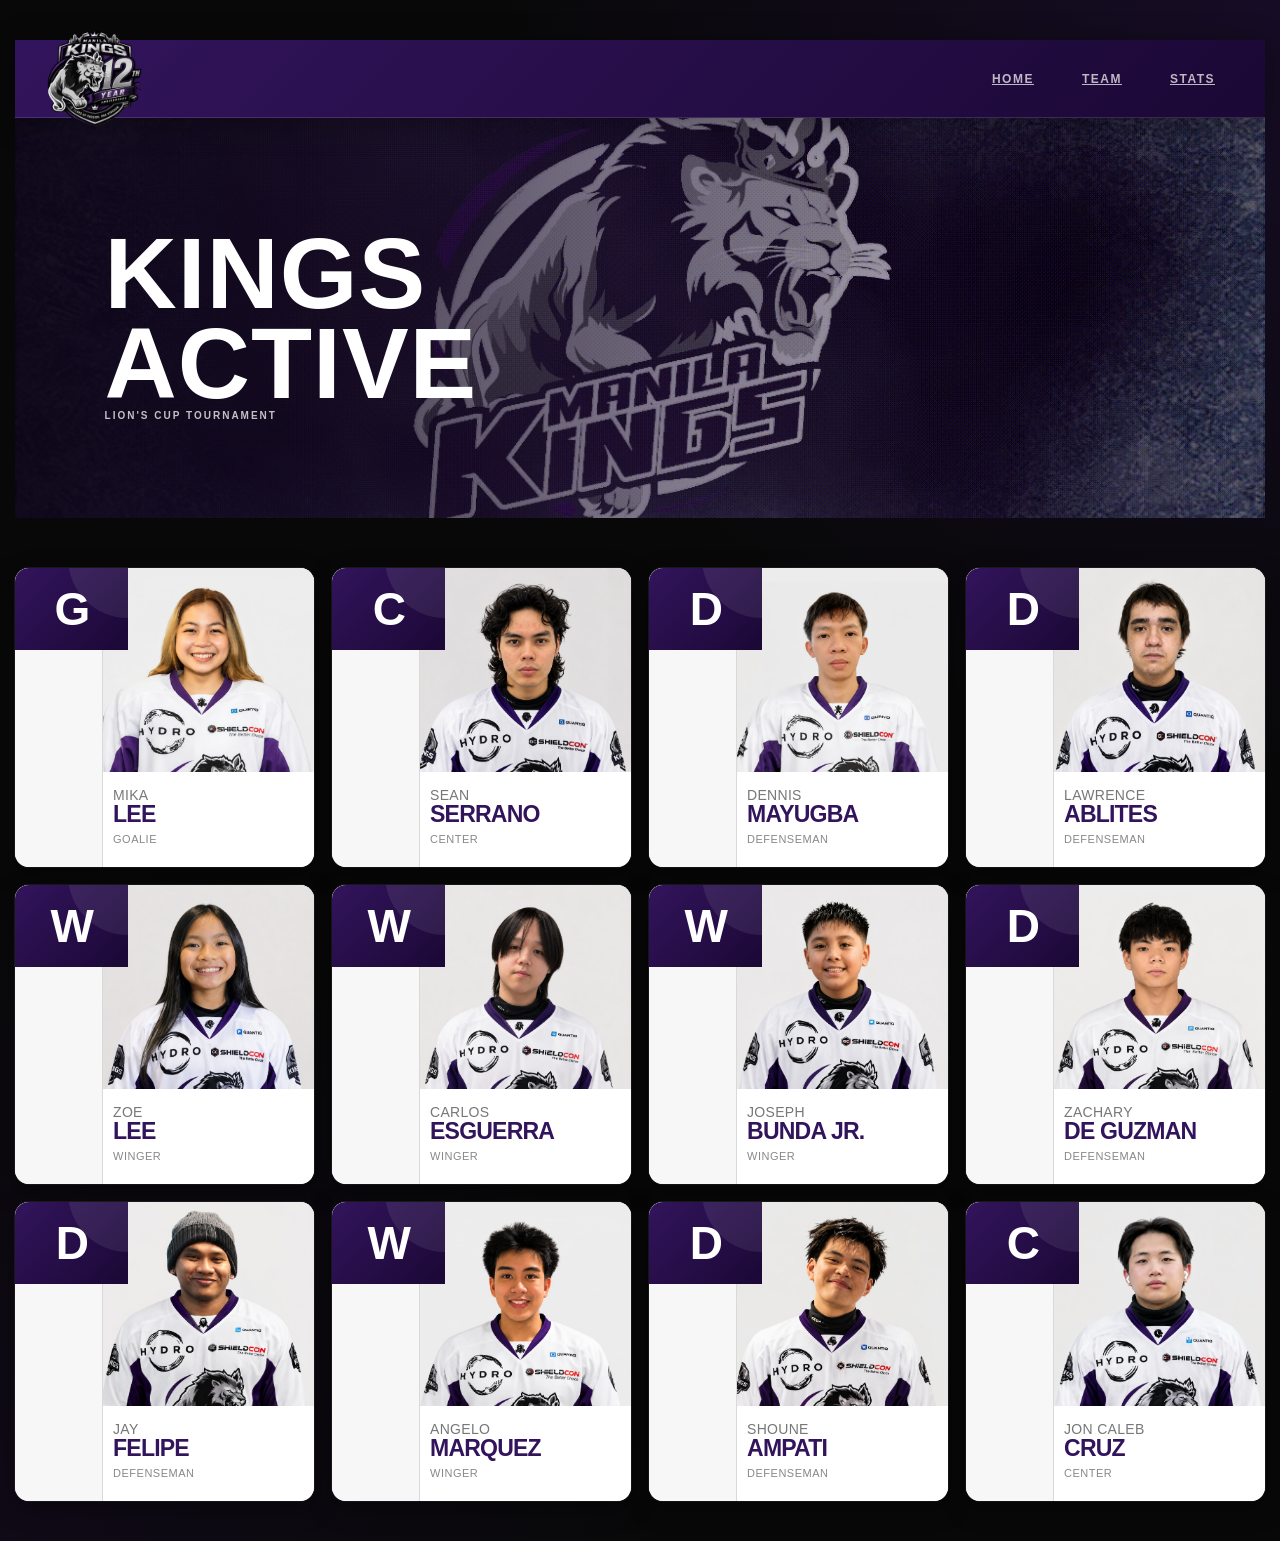
==== commit 4a7208cd: "Update new-kings.html" ====
--- a/new-kings.html
+++ b/new-kings.html
@@ -2107,8 +2107,8 @@
 
 
 
-   <!-- =====================================
-             GOALIE RED
+           <!-- =====================================
+             GOALIE MIKA
              ===================================== -->
 
         <div class="player-card goalie">
@@ -2153,7 +2153,7 @@
             <div class="player-image">
 
                 <img
-                    src="ogred.jpg"
+                    src="mikalee.jpg"
                     alt="Goalie"
                 >
 
@@ -2167,11 +2167,11 @@
             <div class="player-info">
 
                 <div class="first-name">
-                    RED
+                    MIKA
                 </div>
 
                 <div class="last-name">
-                    BENITEZ
+                    LEE
                 </div>
 
                 <div class="position">
@@ -2195,7 +2195,7 @@
 
                 <div class="stat">
                     <div class="stat-label">SVS</div>
-                    <div class="stat-value">8</div>
+                    <div class="stat-value">11</div>
                 </div>
 
                 <div class="stat">
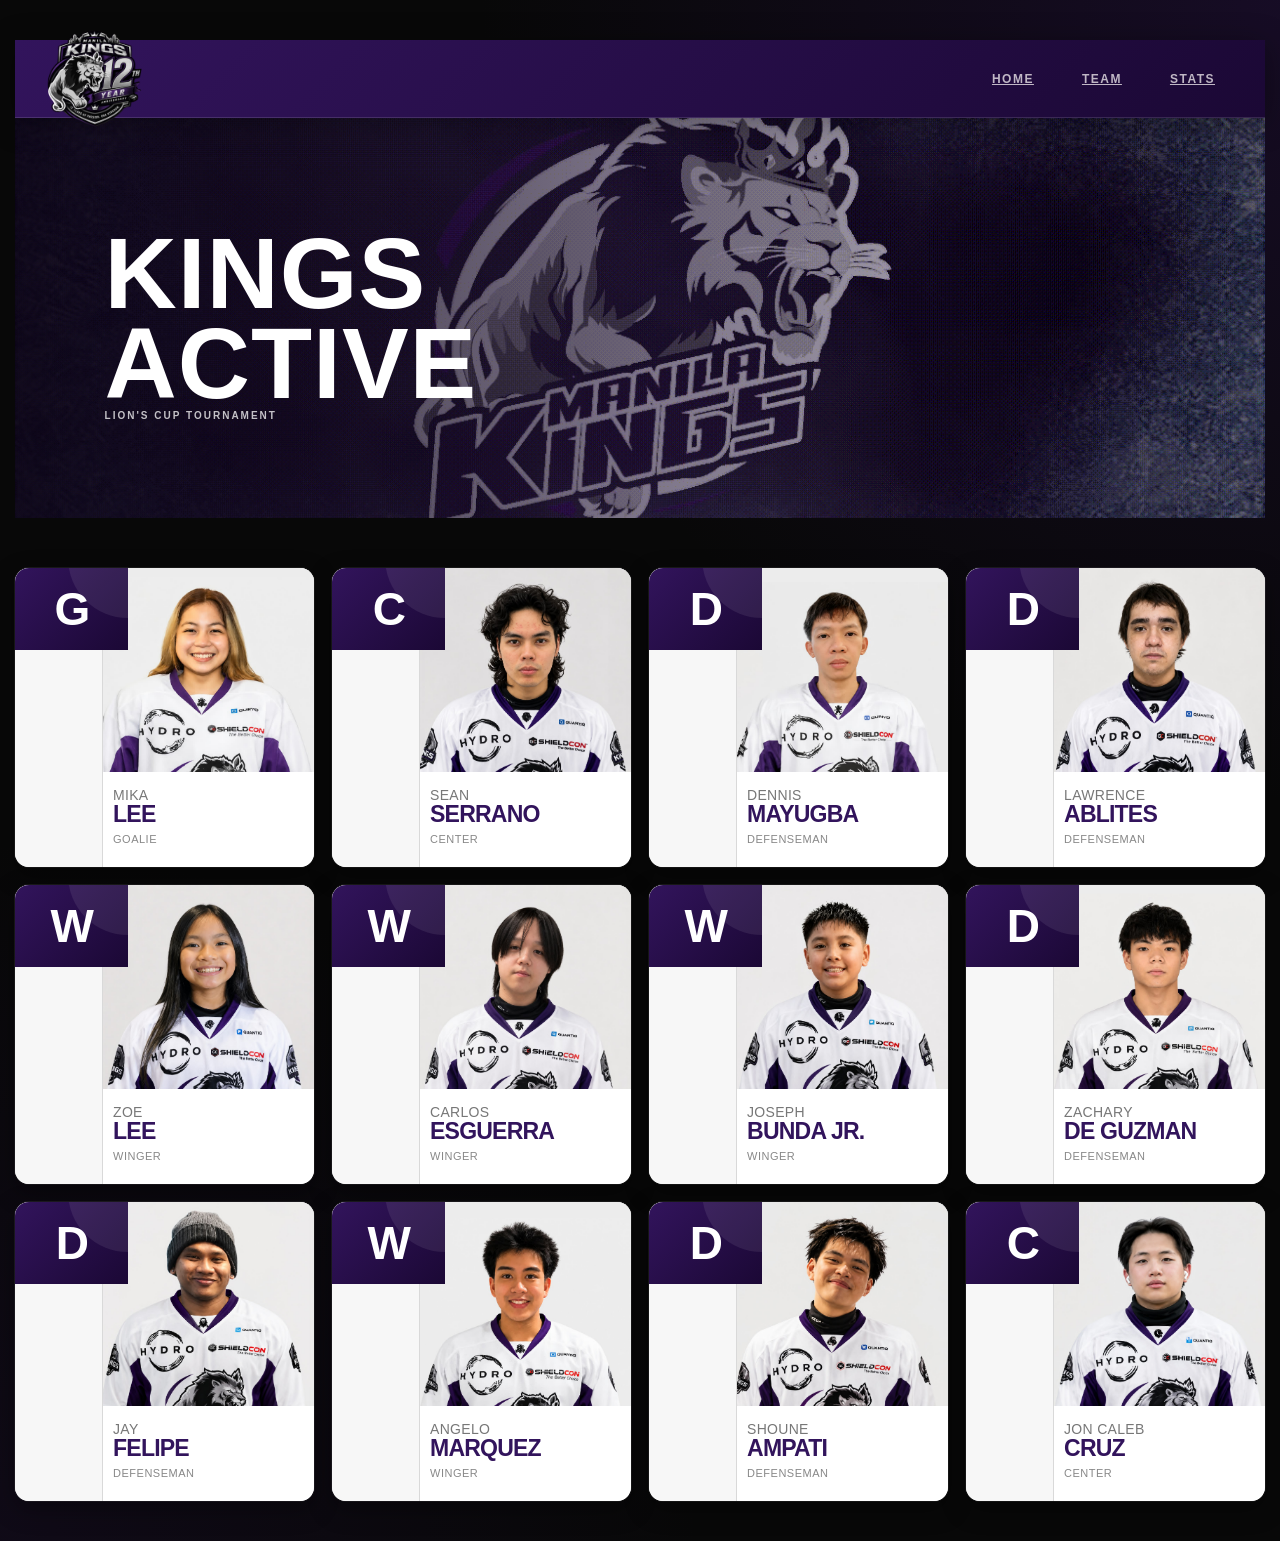
==== commit 73723837: "Update fmt.Println message from 'Hello' to 'Goodbye'" ====
--- a/new-kings.html
+++ b/new-kings.html
@@ -2195,7 +2195,7 @@
 
                 <div class="stat">
                     <div class="stat-label">SVS</div>
-                    <div class="stat-value">11</div>
+                    <div class="stat-value">21</div>
                 </div>
 
                 <div class="stat">
@@ -2281,9 +2281,9 @@
             <div class="stats-panel">
 
                   <div class="stat"><div class="stat-label">GP</div><div class="stat-value">1</div></div>
-                <div class="stat"><div class="stat-label">G</div><div class="stat-value">1</div></div>
+                <div class="stat"><div class="stat-label">G</div><div class="stat-value">2</div></div>
                 <div class="stat"><div class="stat-label">A</div><div class="stat-value">0</div></div>
-                <div class="stat"><div class="stat-label">PTS</div><div class="stat-value">1</div></div>
+                <div class="stat"><div class="stat-label">PTS</div><div class="stat-value">2</div></div>
                 <div class="stat"><div class="stat-label">GWG</div><div class="stat-value">0</div></div>
 
             </div>
@@ -2665,9 +2665,9 @@
 
             <div class="stats-panel">
                   <div class="stat"><div class="stat-label">GP</div><div class="stat-value">1</div></div>
-                <div class="stat"><div class="stat-label">G</div><div class="stat-value">1</div></div>
+                <div class="stat"><div class="stat-label">G</div><div class="stat-value">2</div></div>
                 <div class="stat"><div class="stat-label">A</div><div class="stat-value">1</div></div>
-                <div class="stat"><div class="stat-label">PTS</div><div class="stat-value">2</div></div>
+                <div class="stat"><div class="stat-label">PTS</div><div class="stat-value">3</div></div>
                 <div class="stat"><div class="stat-label">GWG</div><div class="stat-value">0</div></div>
             </div>
 
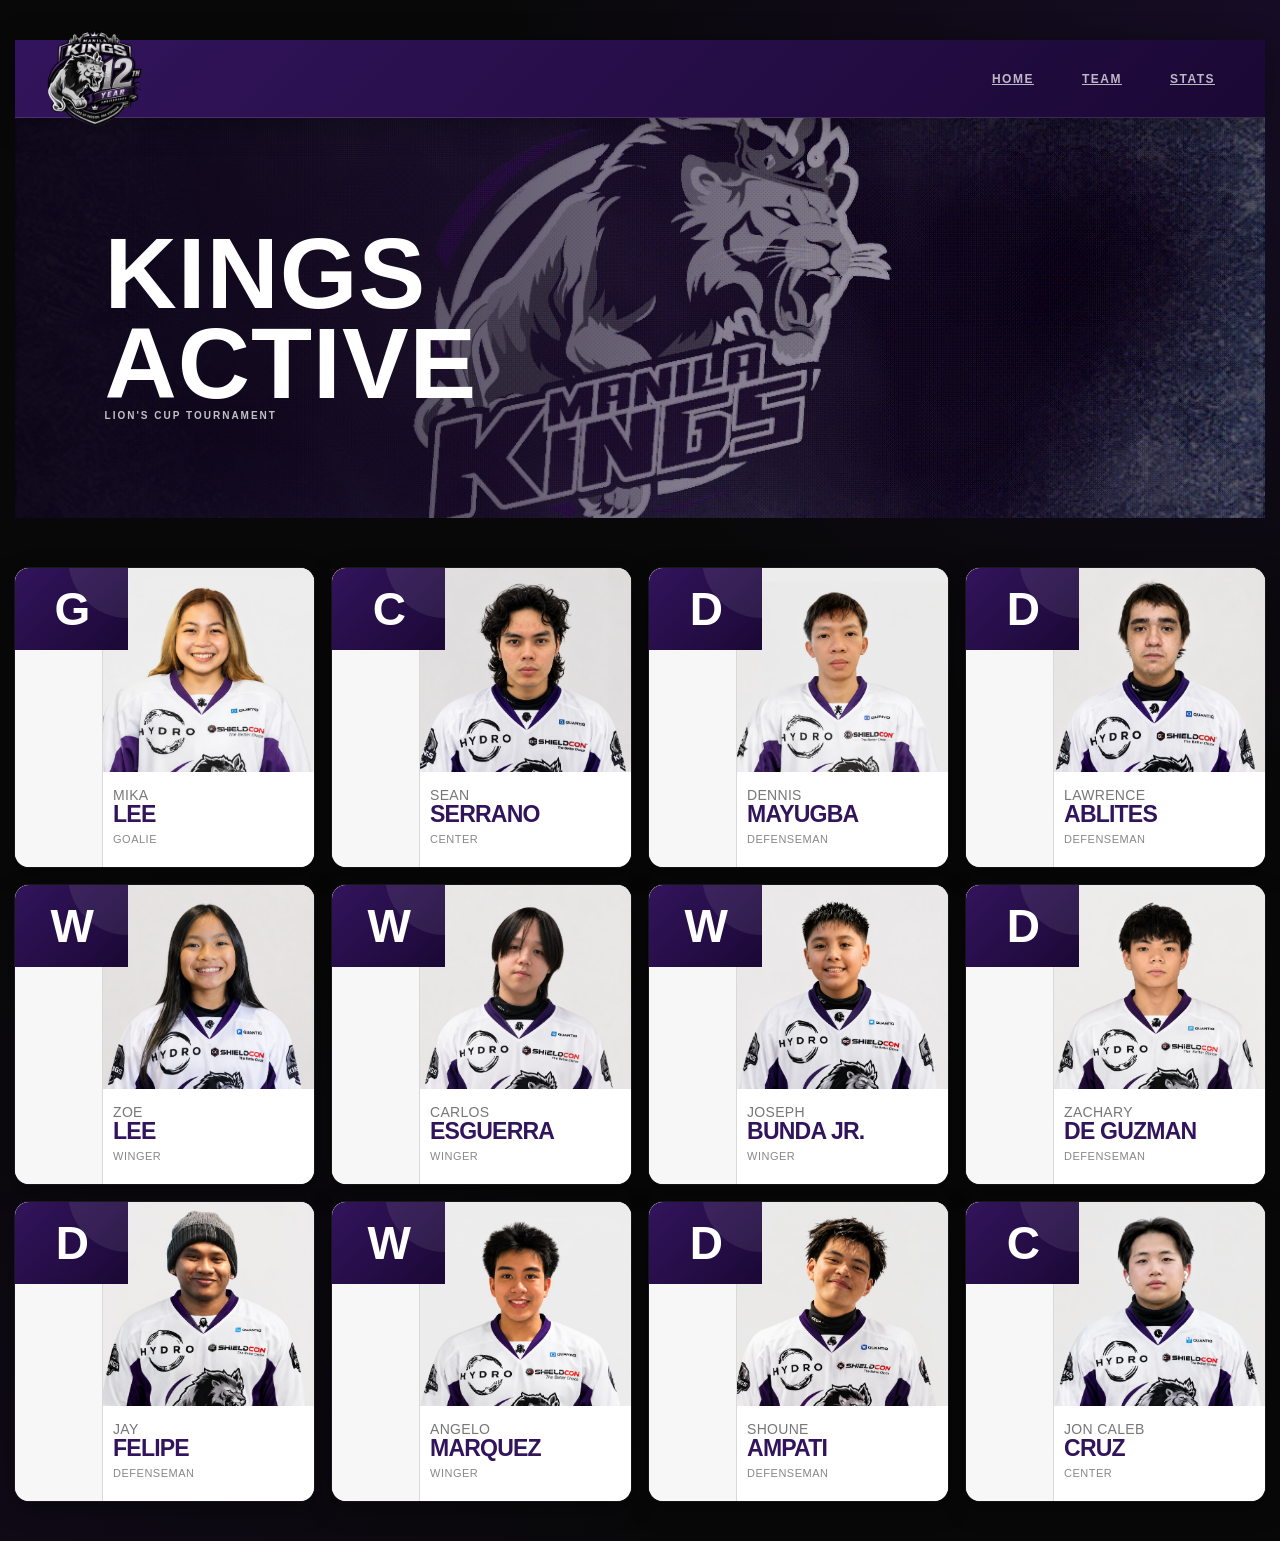
==== commit a2672acd: "Update new-kings.html" ====
--- a/new-kings.html
+++ b/new-kings.html
@@ -2185,12 +2185,12 @@
 
                 <div class="stat">
                     <div class="stat-label">GP</div>
-                    <div class="stat-value">1</div>
+                    <div class="stat-value">2</div>
                 </div>
 
                 <div class="stat">
                     <div class="stat-label">SOG</div>
-                    <div class="stat-value">12</div>
+                    <div class="stat-value">22</div>
                 </div>
 
                 <div class="stat">
@@ -2200,7 +2200,7 @@
 
                 <div class="stat">
                     <div class="stat-label">TS</div>
-                    <div class="stat-value">0</div>
+                    <div class="stat-value">22</div>
                 </div>
 
             </div>
@@ -2280,7 +2280,7 @@
 
             <div class="stats-panel">
 
-                  <div class="stat"><div class="stat-label">GP</div><div class="stat-value">1</div></div>
+                  <div class="stat"><div class="stat-label">GP</div><div class="stat-value">2</div></div>
                 <div class="stat"><div class="stat-label">G</div><div class="stat-value">2</div></div>
                 <div class="stat"><div class="stat-label">A</div><div class="stat-value">0</div></div>
                 <div class="stat"><div class="stat-label">PTS</div><div class="stat-value">2</div></div>
@@ -2364,7 +2364,7 @@
 
             <div class="stats-panel">
 
-                  <div class="stat"><div class="stat-label">GP</div><div class="stat-value">1</div></div>
+                  <div class="stat"><div class="stat-label">GP</div><div class="stat-value">2</div></div>
                 <div class="stat"><div class="stat-label">G</div><div class="stat-value">0</div></div>
                 <div class="stat"><div class="stat-label">A</div><div class="stat-value">0</div></div>
                 <div class="stat"><div class="stat-label">PTS</div><div class="stat-value">0</div></div>
@@ -2422,6 +2422,47 @@
                 <div class="first-name">LAWRENCE</div>
                 <div class="last-name">ABLITES</div>
                 <div class="position">DEFENSEMAN</div>
+            </div>
+
+            <div class="stats-panel">
+                  <div class="stat"><div class="stat-label">GP</div><div class="stat-value">2</div></div>
+                <div class="stat"><div class="stat-label">G</div><div class="stat-value">0</div></div>
+                <div class="stat"><div class="stat-label">A</div><div class="stat-value">0</div></div>
+                <div class="stat"><div class="stat-label">PTS</div><div class="stat-value">0</div></div>
+                <div class="stat"><div class="stat-label">GWG</div><div class="stat-value">0</div></div>
+            </div>
+
+        </div>
+
+
+
+        <!-- =====================================
+             PLAYER 3 — ZOE
+             ===================================== -->
+
+        <div class="player-card">
+
+            <div class="player-side">
+
+                <div class="jersey-number">W</div>
+
+                <div class="details">
+                                    <div class="detail"><span class="detail-label"> </span><span class="detail-value"> </span></div>
+                    <div class="detail"><span class="detail-label"> </span><span class="detail-value"> </span></div>
+                    <div class="detail"><span class="detail-label"> </span><span class="detail-value"> </span></div>
+                    <div class="detail"><span class="detail-label"> </span><span class="detail-value"> </span></div></div>
+
+            </div>
+
+            <div class="player-image">
+                <img src="zoelee.jpg" alt="Shoune">
+                <div class="hover-text">VIEW STATS</div>
+            </div>
+
+            <div class="player-info">
+                <div class="first-name">ZOE</div>
+                <div class="last-name">LEE</div>
+                <div class="position">WINGER</div>
             </div>
 
             <div class="stats-panel">
@@ -2437,7 +2478,7 @@
 
 
         <!-- =====================================
-             PLAYER 3 — ZOE
+             PLAYER 4 — CARLOS
              ===================================== -->
 
         <div class="player-card">
@@ -2455,13 +2496,13 @@
             </div>
 
             <div class="player-image">
-                <img src="zoelee.jpg" alt="Shoune">
+                <img src="carlosesguerra.jpg" alt="Gelo">
                 <div class="hover-text">VIEW STATS</div>
             </div>
 
             <div class="player-info">
-                <div class="first-name">ZOE</div>
-                <div class="last-name">LEE</div>
+                <div class="first-name">CARLOS</div>
+                <div class="last-name">ESGUERRA</div>
                 <div class="position">WINGER</div>
             </div>
 
@@ -2478,47 +2519,6 @@
 
 
         <!-- =====================================
-             PLAYER 4 — CARLOS
-             ===================================== -->
-
-        <div class="player-card">
-
-            <div class="player-side">
-
-                <div class="jersey-number">W</div>
-
-                <div class="details">
-                                    <div class="detail"><span class="detail-label"> </span><span class="detail-value"> </span></div>
-                    <div class="detail"><span class="detail-label"> </span><span class="detail-value"> </span></div>
-                    <div class="detail"><span class="detail-label"> </span><span class="detail-value"> </span></div>
-                    <div class="detail"><span class="detail-label"> </span><span class="detail-value"> </span></div></div>
-
-            </div>
-
-            <div class="player-image">
-                <img src="carlosesguerra.jpg" alt="Gelo">
-                <div class="hover-text">VIEW STATS</div>
-            </div>
-
-            <div class="player-info">
-                <div class="first-name">CARLOS</div>
-                <div class="last-name">ESGUERRA</div>
-                <div class="position">WINGER</div>
-            </div>
-
-            <div class="stats-panel">
-                  <div class="stat"><div class="stat-label">GP</div><div class="stat-value">1</div></div>
-                <div class="stat"><div class="stat-label">G</div><div class="stat-value">0</div></div>
-                <div class="stat"><div class="stat-label">A</div><div class="stat-value">0</div></div>
-                <div class="stat"><div class="stat-label">PTS</div><div class="stat-value">0</div></div>
-                <div class="stat"><div class="stat-label">GWG</div><div class="stat-value">0</div></div>
-            </div>
-
-        </div>
-
-
-
-        <!-- =====================================
              PLAYER 5 — JOSEPH
              ===================================== -->
 
@@ -2547,7 +2547,7 @@
             </div>
 
             <div class="stats-panel">
-                  <div class="stat"><div class="stat-label">GP</div><div class="stat-value">1</div></div>
+                  <div class="stat"><div class="stat-label">GP</div><div class="stat-value">2</div></div>
                 <div class="stat"><div class="stat-label">G</div><div class="stat-value">0</div></div>
                 <div class="stat"><div class="stat-label">A</div><div class="stat-value">0</div></div>
                 <div class="stat"><div class="stat-label">PTS</div><div class="stat-value">0</div></div>
@@ -2586,7 +2586,7 @@
             </div>
 
             <div class="stats-panel">
-                  <div class="stat"><div class="stat-label">GP</div><div class="stat-value">1</div></div>
+                  <div class="stat"><div class="stat-label">GP</div><div class="stat-value">2</div></div>
                 <div class="stat"><div class="stat-label">G</div><div class="stat-value">0</div></div>
                 <div class="stat"><div class="stat-label">A</div><div class="stat-value">0</div></div>
                 <div class="stat"><div class="stat-label">PTS</div><div class="stat-value">0</div></div>
@@ -2625,7 +2625,7 @@
             </div>
 
             <div class="stats-panel">
-                  <div class="stat"><div class="stat-label">GP</div><div class="stat-value">1</div></div>
+                  <div class="stat"><div class="stat-label">GP</div><div class="stat-value">2</div></div>
                 <div class="stat"><div class="stat-label">G</div><div class="stat-value">0</div></div>
                 <div class="stat"><div class="stat-label">A</div><div class="stat-value">0</div></div>
                 <div class="stat"><div class="stat-label">PTS</div><div class="stat-value">0</div></div>
@@ -2664,7 +2664,7 @@
             </div>
 
             <div class="stats-panel">
-                  <div class="stat"><div class="stat-label">GP</div><div class="stat-value">1</div></div>
+                  <div class="stat"><div class="stat-label">GP</div><div class="stat-value">2</div></div>
                 <div class="stat"><div class="stat-label">G</div><div class="stat-value">2</div></div>
                 <div class="stat"><div class="stat-label">A</div><div class="stat-value">1</div></div>
                 <div class="stat"><div class="stat-label">PTS</div><div class="stat-value">3</div></div>
